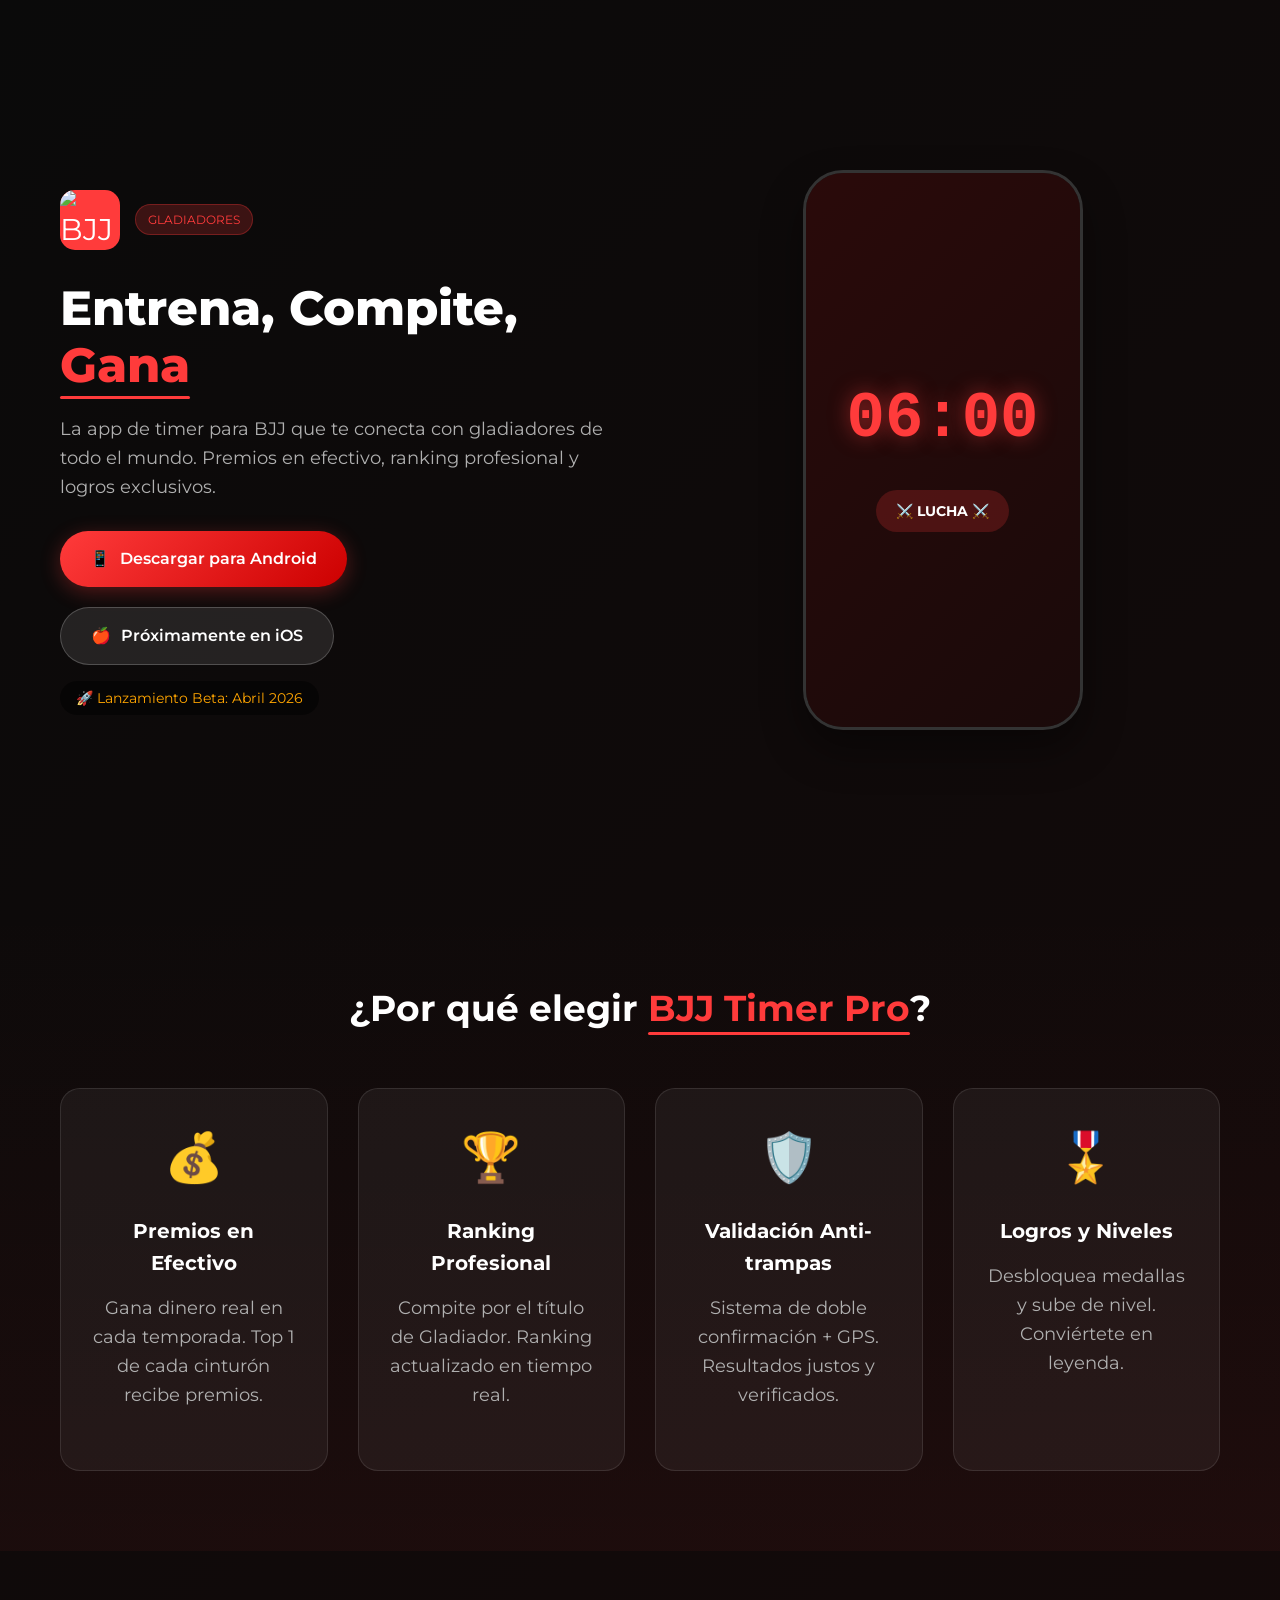
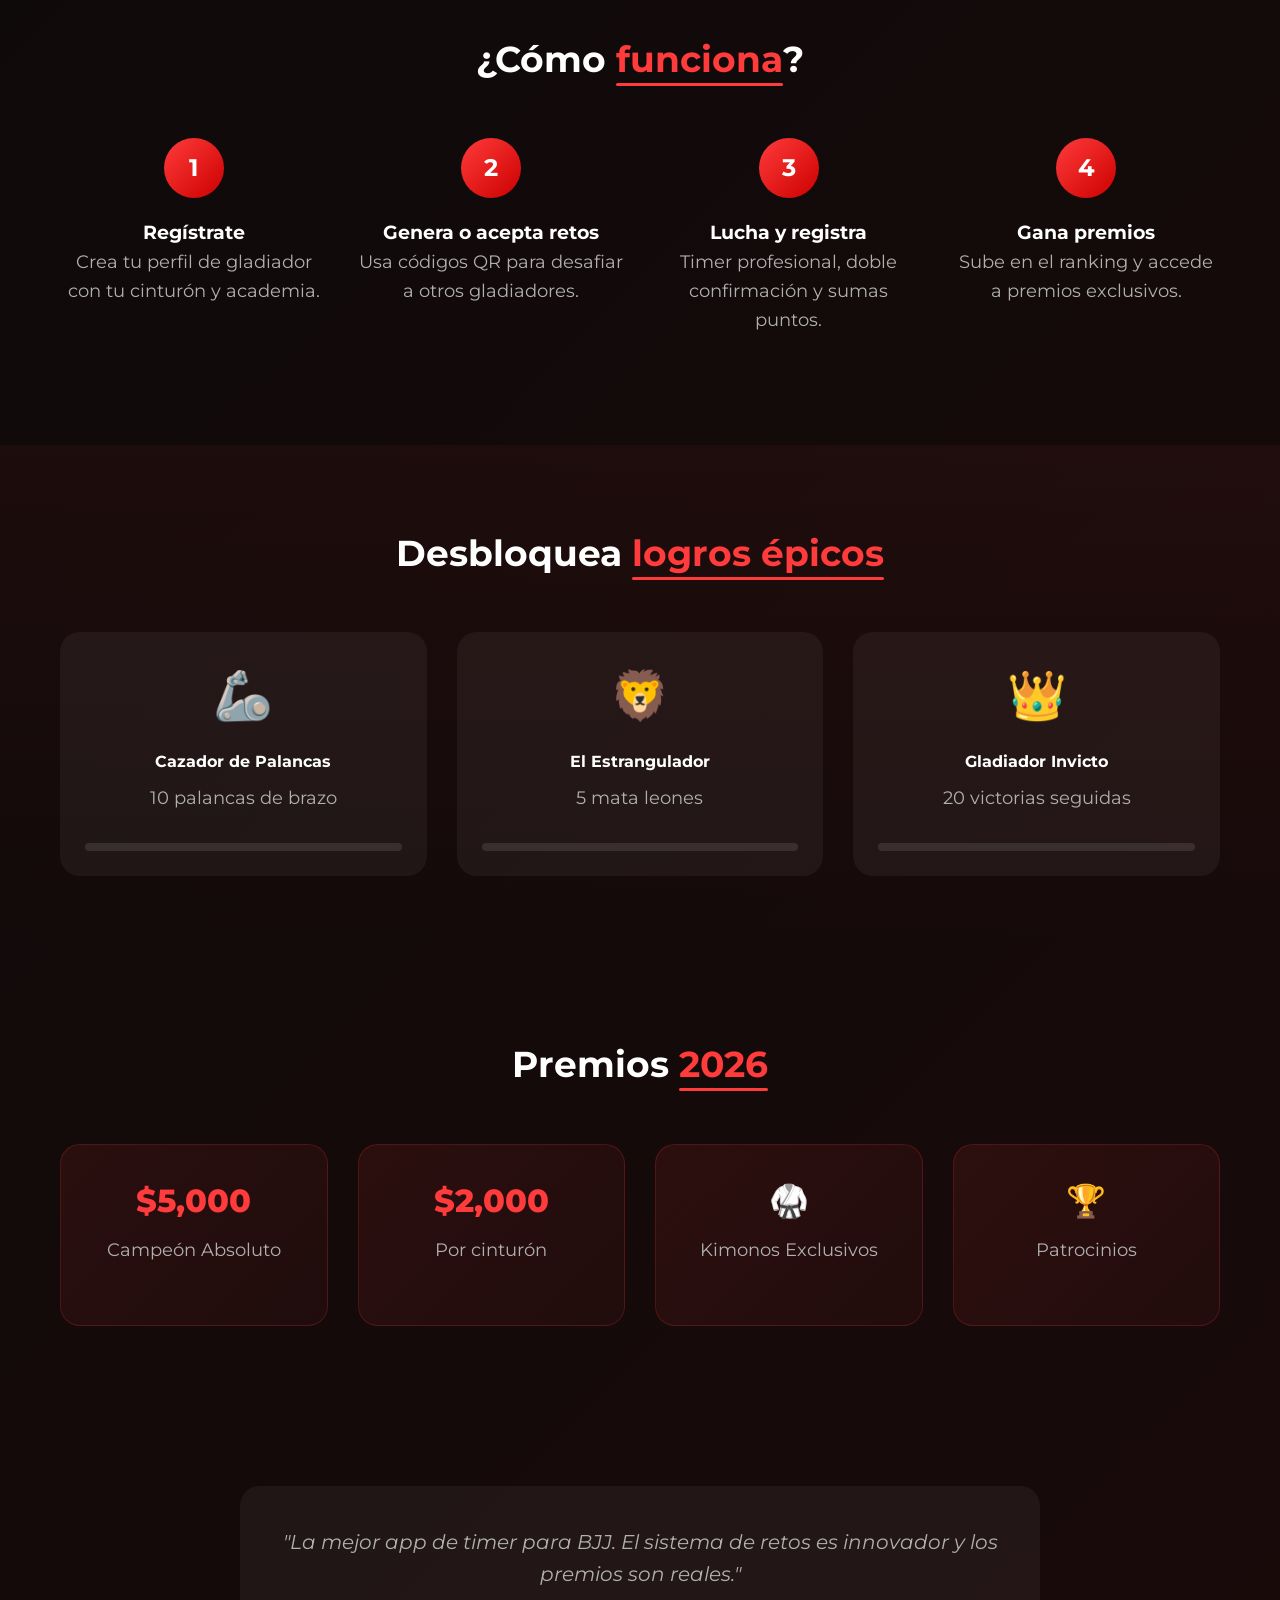
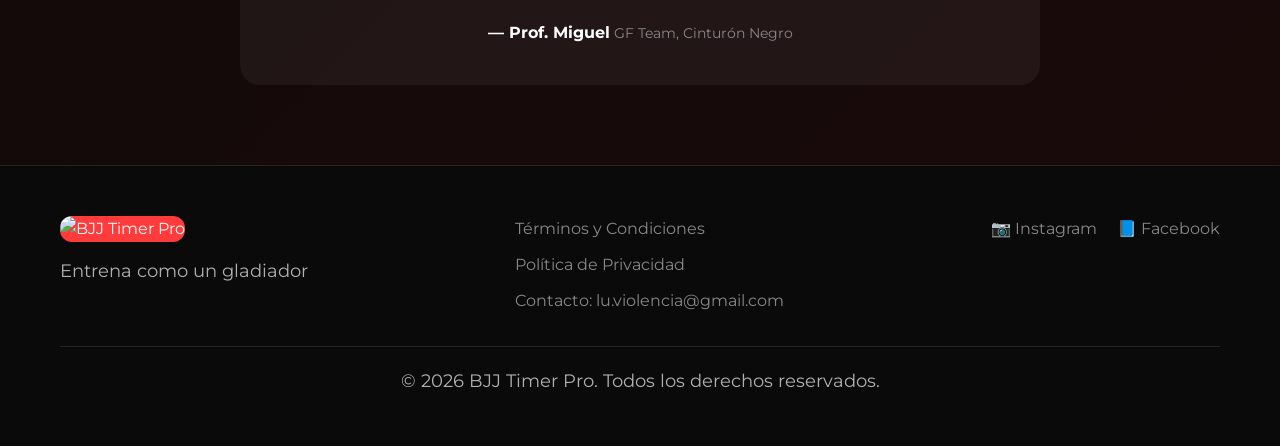
==== index.html @ b15e6ac1 "Add files via upload" ====
<!DOCTYPE html>
<html lang="es">
<head>
    <meta charset="UTF-8">
    <meta name="viewport" content="width=device-width, initial-scale=1.0">
    <title>BJJ Timer Pro - Gladiadores</title>
    <link rel="stylesheet" href="styles.css">
    <link href="https://fonts.googleapis.com/css2?family=Montserrat:wght@400;600;700;800&display=swap" rel="stylesheet">
</head>
<body>
    <!-- HERO SECTION -->
    <section class="hero">
        <div class="container">
            <div class="hero-content">
                <div class="logo-container">
                    <img src="assets/logo.png" alt="BJJ Timer Pro" class="logo">
                    <span class="badge">GLADIADORES</span>
                </div>
                <h1>Entrena, Compite, <span class="highlight">Gana</span></h1>
                <p>La app de timer para BJJ que te conecta con gladiadores de todo el mundo. Premios en efectivo, ranking profesional y logros exclusivos.</p>
                <div class="cta-buttons">
                    <a href="#" class="btn btn-primary" id="btn-android">
                        <span>📱</span> Descargar para Android
                    </a>
                    <a href="#" class="btn btn-secondary" id="btn-ios">
                        <span>🍎</span> Próximamente en iOS
                    </a>
                </div>
                <div class="coming-soon">
                    <span class="pill">🚀 Lanzamiento Beta: Abril 2026</span>
                </div>
            </div>
            <div class="hero-image">
                <div class="phone-mockup">
                    <div class="phone-screen">
                        <div class="timer-display">06:00</div>
                        <div class="fight-status">⚔️ LUCHA ⚔️</div>
                    </div>
                </div>
            </div>
        </div>
    </section>

    <!-- BENEFICIOS SECTION -->
    <section class="benefits">
        <div class="container">
            <h2>¿Por qué elegir <span class="highlight">BJJ Timer Pro</span>?</h2>
            <div class="benefits-grid">
                <div class="benefit-card">
                    <div class="benefit-icon">💰</div>
                    <h3>Premios en Efectivo</h3>
                    <p>Gana dinero real en cada temporada. Top 1 de cada cinturón recibe premios.</p>
                </div>
                <div class="benefit-card">
                    <div class="benefit-icon">🏆</div>
                    <h3>Ranking Profesional</h3>
                    <p>Compite por el título de Gladiador. Ranking actualizado en tiempo real.</p>
                </div>
                <div class="benefit-card">
                    <div class="benefit-icon">🛡️</div>
                    <h3>Validación Anti-trampas</h3>
                    <p>Sistema de doble confirmación + GPS. Resultados justos y verificados.</p>
                </div>
                <div class="benefit-card">
                    <div class="benefit-icon">🎖️</div>
                    <h3>Logros y Niveles</h3>
                    <p>Desbloquea medallas y sube de nivel. Conviértete en leyenda.</p>
                </div>
            </div>
        </div>
    </section>

    <!-- CÓMO FUNCIONA -->
    <section class="how-it-works">
        <div class="container">
            <h2>¿Cómo <span class="highlight">funciona</span>?</h2>
            <div class="steps">
                <div class="step">
                    <div class="step-number">1</div>
                    <h3>Regístrate</h3>
                    <p>Crea tu perfil de gladiador con tu cinturón y academia.</p>
                </div>
                <div class="step">
                    <div class="step-number">2</div>
                    <h3>Genera o acepta retos</h3>
                    <p>Usa códigos QR para desafiar a otros gladiadores.</p>
                </div>
                <div class="step">
                    <div class="step-number">3</div>
                    <h3>Lucha y registra</h3>
                    <p>Timer profesional, doble confirmación y sumas puntos.</p>
                </div>
                <div class="step">
                    <div class="step-number">4</div>
                    <h3>Gana premios</h3>
                    <p>Sube en el ranking y accede a premios exclusivos.</p>
                </div>
            </div>
        </div>
    </section>

    <!-- LOGROS PREVIEW -->
    <section class="achievements">
        <div class="container">
            <h2>Desbloquea <span class="highlight">logros épicos</span></h2>
            <div class="achievements-grid">
                <div class="achievement-card">
                    <span class="achievement-icon">🦾</span>
                    <h4>Cazador de Palancas</h4>
                    <p>10 palancas de brazo</p>
                    <div class="progress-bar"><div class="progress" style="width: 0%"></div></div>
                </div>
                <div class="achievement-card">
                    <span class="achievement-icon">🦁</span>
                    <h4>El Estrangulador</h4>
                    <p>5 mata leones</p>
                    <div class="progress-bar"><div class="progress" style="width: 0%"></div></div>
                </div>
                <div class="achievement-card">
                    <span class="achievement-icon">👑</span>
                    <h4>Gladiador Invicto</h4>
                    <p>20 victorias seguidas</p>
                    <div class="progress-bar"><div class="progress" style="width: 0%"></div></div>
                </div>
            </div>
        </div>
    </section>

    <!-- PREMIOS SECTION -->
    <section class="prizes">
        <div class="container">
            <h2>Premios <span class="highlight">2026</span></h2>
            <div class="prizes-grid">
                <div class="prize-card">
                    <div class="prize-amount">$5,000</div>
                    <p>Campeón Absoluto</p>
                </div>
                <div class="prize-card">
                    <div class="prize-amount">$2,000</div>
                    <p>Por cinturón</p>
                </div>
                <div class="prize-card">
                    <div class="prize-amount">🥋</div>
                    <p>Kimonos Exclusivos</p>
                </div>
                <div class="prize-card">
                    <div class="prize-amount">🏆</div>
                    <p>Patrocinios</p>
                </div>
            </div>
        </div>
    </section>

    <!-- TESTIMONIAL (opcional) -->
    <section class="testimonial">
        <div class="container">
            <div class="testimonial-card">
                <p>"La mejor app de timer para BJJ. El sistema de retos es innovador y los premios son reales."</p>
                <div class="testimonial-author">
                    <strong>— Prof. Miguel</strong>
                    <span>GF Team, Cinturón Negro</span>
                </div>
            </div>
        </div>
    </section>

    <!-- FOOTER -->
    <footer>
        <div class="container">
            <div class="footer-content">
                <div class="footer-logo">
                    <img src="assets/logo.png" alt="BJJ Timer Pro" class="footer-logo-img">
                    <p>Entrena como un gladiador</p>
                </div>
                <div class="footer-links">
                    <a href="#">Términos y Condiciones</a>
                    <a href="#">Política de Privacidad</a>
                    <a href="#">Contacto: lu.violencia@gmail.com</a>
                </div>
                <div class="footer-social">
                    <a href="#">📷 Instagram</a>
                    <a href="#">📘 Facebook</a>
                </div>
            </div>
            <div class="footer-bottom">
                <p>&copy; 2026 BJJ Timer Pro. Todos los derechos reservados.</p>
            </div>
        </div>
    </footer>

    <script src="script.js"></script>
</body>
</html>
---- styles.css ----
* {
    margin: 0;
    padding: 0;
    box-sizing: border-box;
}

body {
    font-family: 'Montserrat', sans-serif;
    background: linear-gradient(135deg, #0a0a0a 0%, #1a0a0a 100%);
    color: #ffffff;
    line-height: 1.6;
}

.container {
    max-width: 1200px;
    margin: 0 auto;
    padding: 0 20px;
}

/* Hero Section */
.hero {
    min-height: 100vh;
    display: flex;
    align-items: center;
    position: relative;
    overflow: hidden;
}

.hero .container {
    display: flex;
    align-items: center;
    justify-content: space-between;
    gap: 50px;
}

.hero-content {
    flex: 1;
}

.logo-container {
    display: flex;
    align-items: center;
    gap: 15px;
    margin-bottom: 30px;
}

.logo {
    width: 60px;
    height: 60px;
    background: #ff3b3b;
    border-radius: 15px;
    display: flex;
    align-items: center;
    justify-content: center;
    font-size: 30px;
}

.badge {
    background: rgba(255, 59, 59, 0.2);
    padding: 5px 12px;
    border-radius: 20px;
    font-size: 12px;
    color: #ff3b3b;
    border: 1px solid rgba(255, 59, 59, 0.3);
}

h1 {
    font-size: 48px;
    font-weight: 800;
    margin-bottom: 20px;
    line-height: 1.2;
}

.highlight {
    color: #ff3b3b;
    position: relative;
}

.highlight::after {
    content: '';
    position: absolute;
    bottom: -5px;
    left: 0;
    width: 100%;
    height: 3px;
    background: #ff3b3b;
    border-radius: 2px;
}

p {
    color: #b0b0b0;
    margin-bottom: 30px;
    font-size: 18px;
}

.cta-buttons {
    display: flex;
    gap: 20px;
    margin-bottom: 20px;
    flex-wrap: wrap;
}

.btn {
    padding: 15px 30px;
    border-radius: 50px;
    text-decoration: none;
    font-weight: 600;
    transition: all 0.3s ease;
    display: inline-flex;
    align-items: center;
    gap: 10px;
}

.btn-primary {
    background: linear-gradient(135deg, #ff3b3b, #cc0000);
    color: white;
    box-shadow: 0 5px 20px rgba(255, 59, 59, 0.3);
}

.btn-primary:hover {
    transform: translateY(-2px);
    box-shadow: 0 8px 25px rgba(255, 59, 59, 0.4);
}

.btn-secondary {
    background: rgba(255, 255, 255, 0.1);
    color: white;
    border: 1px solid rgba(255, 255, 255, 0.2);
}

.btn-secondary:hover {
    background: rgba(255, 255, 255, 0.2);
}

.coming-soon {
    margin-top: 20px;
}

.pill {
    background: rgba(0, 0, 0, 0.5);
    padding: 8px 16px;
    border-radius: 50px;
    font-size: 14px;
    color: #ffa500;
}

.hero-image {
    flex: 1;
    display: flex;
    justify-content: center;
}

.phone-mockup {
    width: 280px;
    height: 560px;
    background: #1a1a1a;
    border-radius: 40px;
    border: 3px solid #333;
    overflow: hidden;
    box-shadow: 0 20px 40px rgba(0, 0, 0, 0.4);
}

.phone-screen {
    background: linear-gradient(135deg, #2a0a0a, #1a0a0a);
    height: 100%;
    display: flex;
    flex-direction: column;
    align-items: center;
    justify-content: center;
}

.timer-display {
    font-size: 64px;
    font-weight: 800;
    color: #ff3b3b;
    font-family: monospace;
    text-shadow: 0 0 20px rgba(255, 59, 59, 0.5);
}

.fight-status {
    margin-top: 20px;
    padding: 10px 20px;
    background: rgba(255, 59, 59, 0.2);
    border-radius: 30px;
    font-size: 14px;
    font-weight: bold;
}

/* Benefits Section */
.benefits {
    padding: 80px 0;
    background: linear-gradient(180deg, transparent, rgba(255, 59, 59, 0.05));
}

.benefits h2 {
    text-align: center;
    font-size: 36px;
    margin-bottom: 50px;
}

.benefits-grid {
    display: grid;
    grid-template-columns: repeat(auto-fit, minmax(250px, 1fr));
    gap: 30px;
}

.benefit-card {
    background: rgba(255, 255, 255, 0.05);
    padding: 30px;
    border-radius: 20px;
    text-align: center;
    transition: transform 0.3s ease;
    border: 1px solid rgba(255, 255, 255, 0.1);
}

.benefit-card:hover {
    transform: translateY(-5px);
    border-color: rgba(255, 59, 59, 0.3);
}

.benefit-icon {
    font-size: 48px;
    margin-bottom: 20px;
}

.benefit-card h3 {
    margin-bottom: 15px;
    font-size: 20px;
}

/* How it works */
.how-it-works {
    padding: 80px 0;
}

.how-it-works h2 {
    text-align: center;
    font-size: 36px;
    margin-bottom: 50px;
}

.steps {
    display: grid;
    grid-template-columns: repeat(auto-fit, minmax(200px, 1fr));
    gap: 30px;
}

.step {
    text-align: center;
}

.step-number {
    width: 60px;
    height: 60px;
    background: linear-gradient(135deg, #ff3b3b, #cc0000);
    border-radius: 50%;
    display: flex;
    align-items: center;
    justify-content: center;
    font-size: 24px;
    font-weight: bold;
    margin: 0 auto 20px;
}

/* Achievements */
.achievements {
    padding: 80px 0;
    background: linear-gradient(180deg, rgba(255, 59, 59, 0.05), transparent);
}

.achievements h2 {
    text-align: center;
    font-size: 36px;
    margin-bottom: 50px;
}

.achievements-grid {
    display: grid;
    grid-template-columns: repeat(auto-fit, minmax(280px, 1fr));
    gap: 30px;
}

.achievement-card {
    background: rgba(255, 255, 255, 0.05);
    padding: 25px;
    border-radius: 20px;
    text-align: center;
}

.achievement-icon {
    font-size: 48px;
    margin-bottom: 15px;
    display: block;
}

.achievement-card h4 {
    margin-bottom: 10px;
}

.progress-bar {
    background: rgba(255, 255, 255, 0.1);
    border-radius: 10px;
    height: 8px;
    margin-top: 15px;
    overflow: hidden;
}

.progress {
    background: linear-gradient(90deg, #ff3b3b, #ff8c00);
    height: 100%;
    border-radius: 10px;
    transition: width 0.5s ease;
}

/* Prizes */
.prizes {
    padding: 80px 0;
}

.prizes h2 {
    text-align: center;
    font-size: 36px;
    margin-bottom: 50px;
}

.prizes-grid {
    display: grid;
    grid-template-columns: repeat(auto-fit, minmax(200px, 1fr));
    gap: 30px;
}

.prize-card {
    background: linear-gradient(135deg, rgba(255, 59, 59, 0.1), rgba(255, 59, 59, 0.05));
    padding: 30px;
    border-radius: 20px;
    text-align: center;
    border: 1px solid rgba(255, 59, 59, 0.2);
}

.prize-amount {
    font-size: 32px;
    font-weight: 800;
    color: #ff3b3b;
    margin-bottom: 10px;
}

/* Testimonial */
.testimonial {
    padding: 80px 0;
}

.testimonial-card {
    background: rgba(255, 255, 255, 0.05);
    padding: 40px;
    border-radius: 20px;
    text-align: center;
    max-width: 800px;
    margin: 0 auto;
}

.testimonial-card p {
    font-size: 20px;
    font-style: italic;
}

.testimonial-author {
    margin-top: 20px;
}

.testimonial-author span {
    font-size: 14px;
    color: #888;
}

/* Footer */
footer {
    background: #0a0a0a;
    padding: 50px 0 20px;
    border-top: 1px solid rgba(255, 255, 255, 0.1);
}

.footer-content {
    display: flex;
    justify-content: space-between;
    flex-wrap: wrap;
    gap: 30px;
    margin-bottom: 30px;
}

.footer-logo-img {
    width: 50px;
    height: 50px;
    background: #ff3b3b;
    border-radius: 12px;
    margin-bottom: 15px;
}

.footer-links {
    display: flex;
    flex-direction: column;
    gap: 10px;
}

.footer-links a, .footer-social a {
    color: #888;
    text-decoration: none;
    transition: color 0.3s ease;
}

.footer-links a:hover, .footer-social a:hover {
    color: #ff3b3b;
}

.footer-social {
    display: flex;
    gap: 20px;
}

.footer-bottom {
    text-align: center;
    padding-top: 20px;
    border-top: 1px solid rgba(255, 255, 255, 0.1);
    font-size: 12px;
    color: #666;
}

/* Responsive */
@media (max-width: 768px) {
    h1 {
        font-size: 32px;
    }
    
    .hero .container {
        flex-direction: column;
        text-align: center;
    }
    
    .cta-buttons {
        justify-content: center;
    }
    
    .logo-container {
        justify-content: center;
    }
    
    .footer-content {
        flex-direction: column;
        text-align: center;
    }
    
    .footer-social {
        justify-content: center;
    }
}
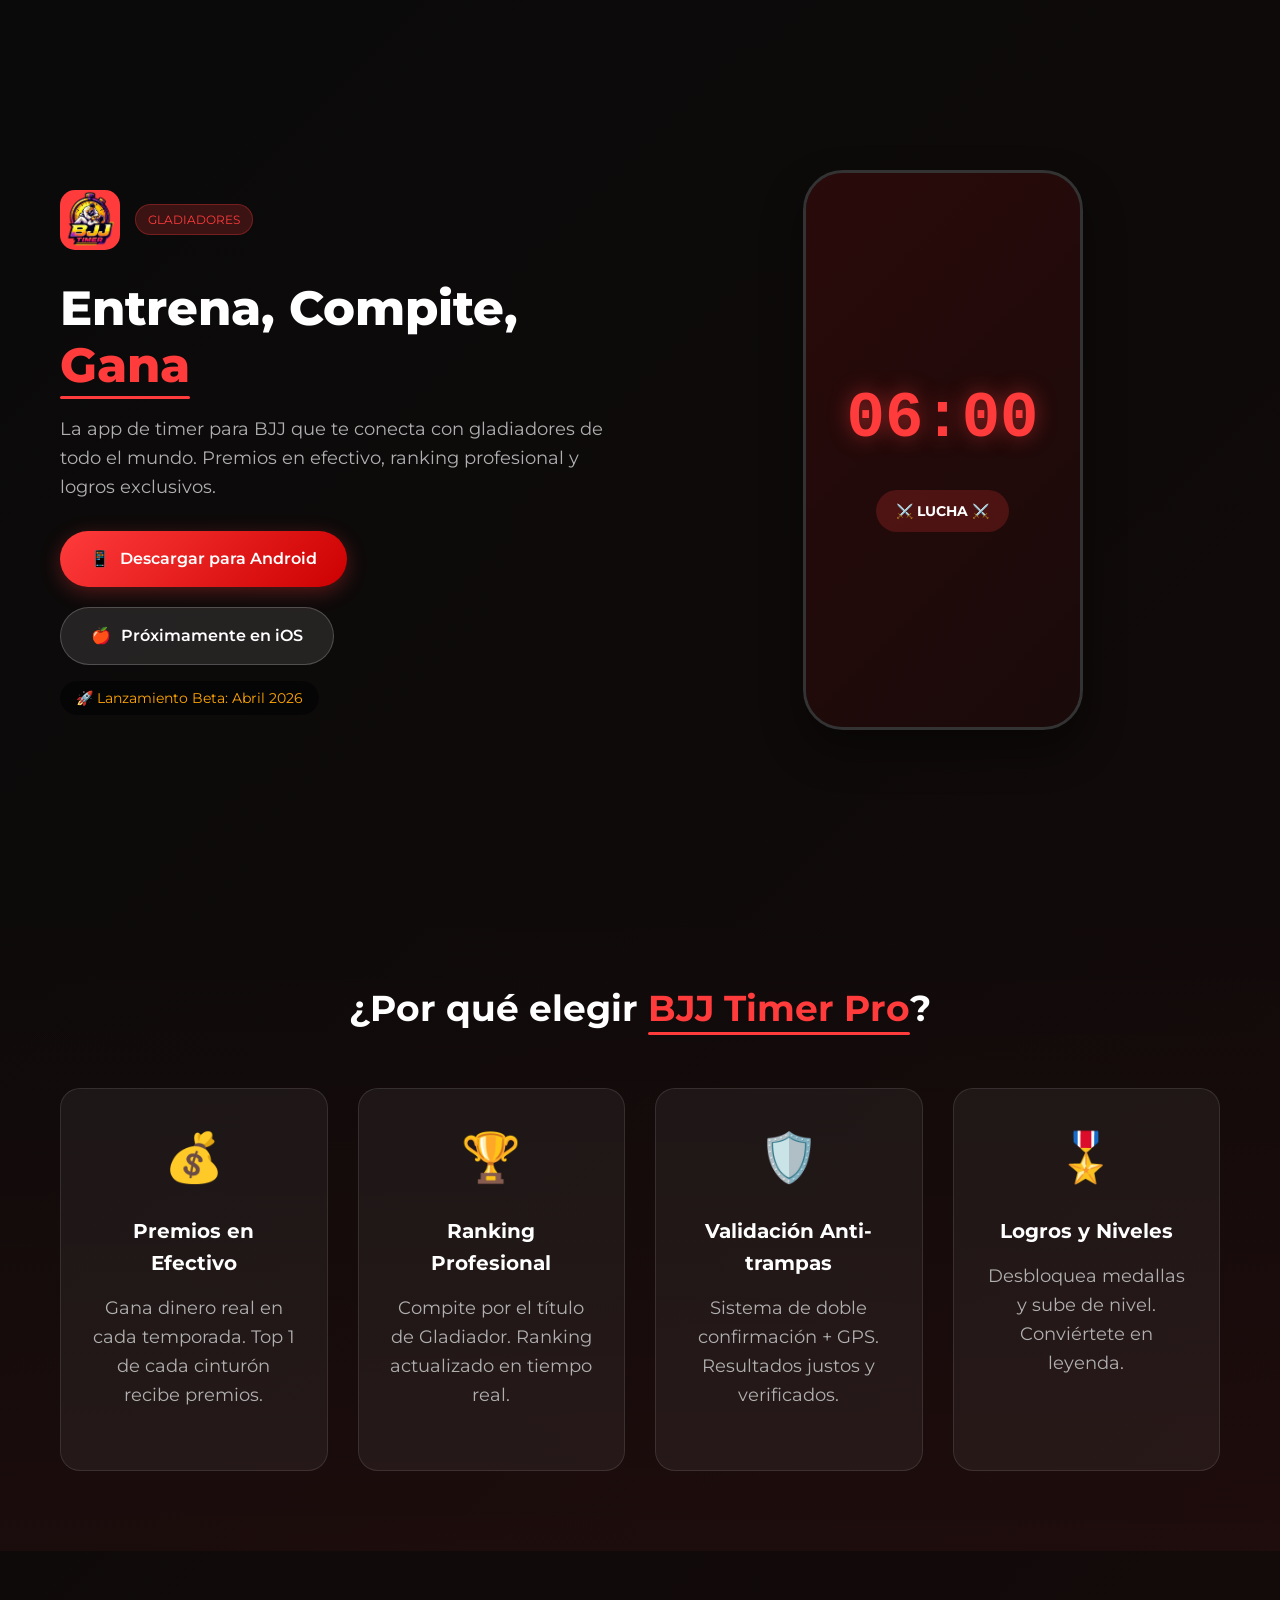
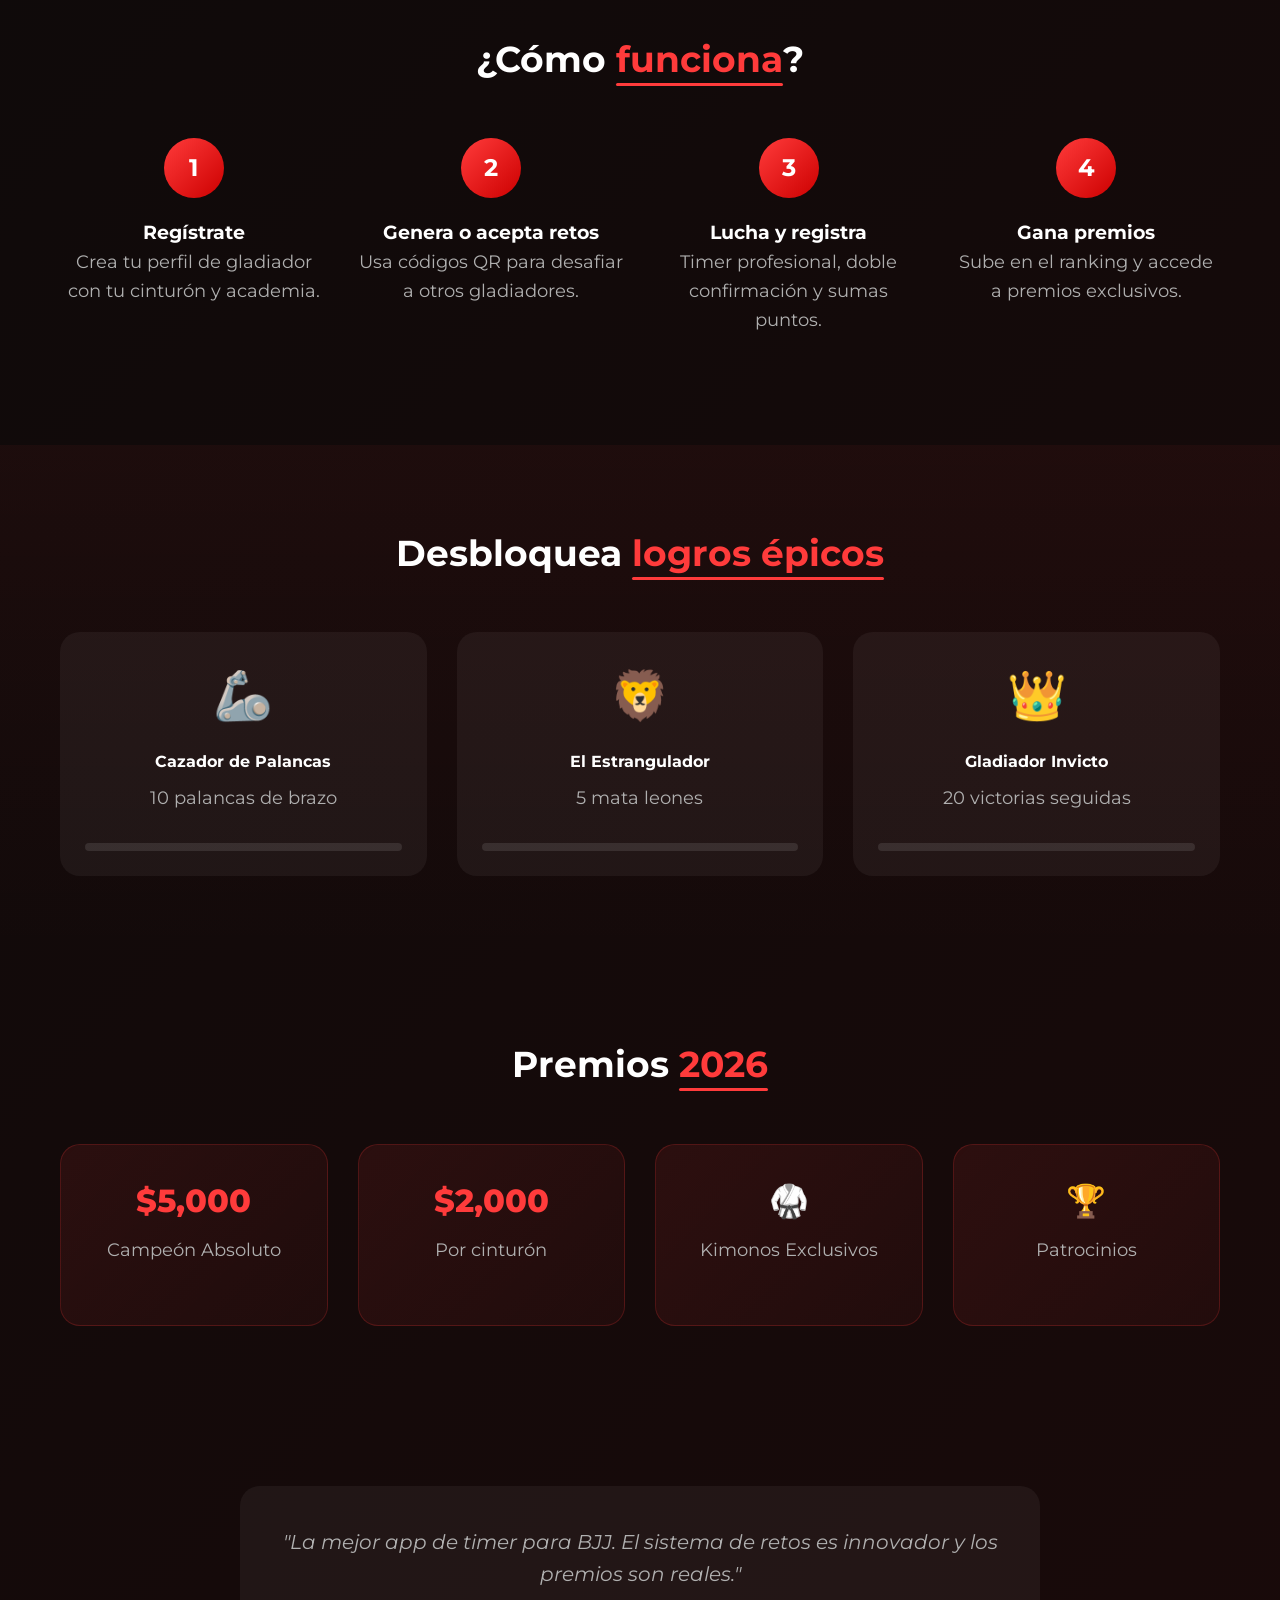
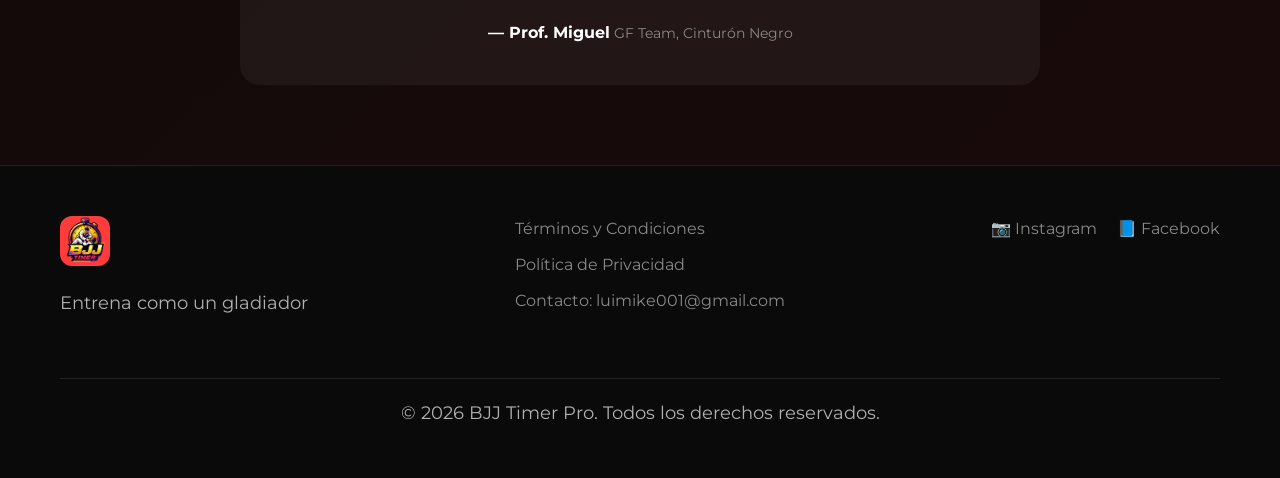
==== commit ba2a2b19: "index.html" ====
--- a/index.html
+++ b/index.html
@@ -151,7 +151,7 @@
         </div>
     </section>
 
-    <!-- TESTIMONIAL (opcional) -->
+    <!-- TESTIMONIAL -->
     <section class="testimonial">
         <div class="container">
             <div class="testimonial-card">
@@ -173,9 +173,9 @@
                     <p>Entrena como un gladiador</p>
                 </div>
                 <div class="footer-links">
-                    <a href="#">Términos y Condiciones</a>
-                    <a href="#">Política de Privacidad</a>
-                    <a href="#">Contacto: lu.violencia@gmail.com</a>
+                    <a href="terms.html">Términos y Condiciones</a>
+                    <a href="privacy.html">Política de Privacidad</a>
+                    <a href="mailto:luimike001@gmail.com">Contacto: luimike001@gmail.com</a>
                 </div>
                 <div class="footer-social">
                     <a href="#">📷 Instagram</a>
@@ -190,4 +190,4 @@
 
     <script src="script.js"></script>
 </body>
-</html>+</html>
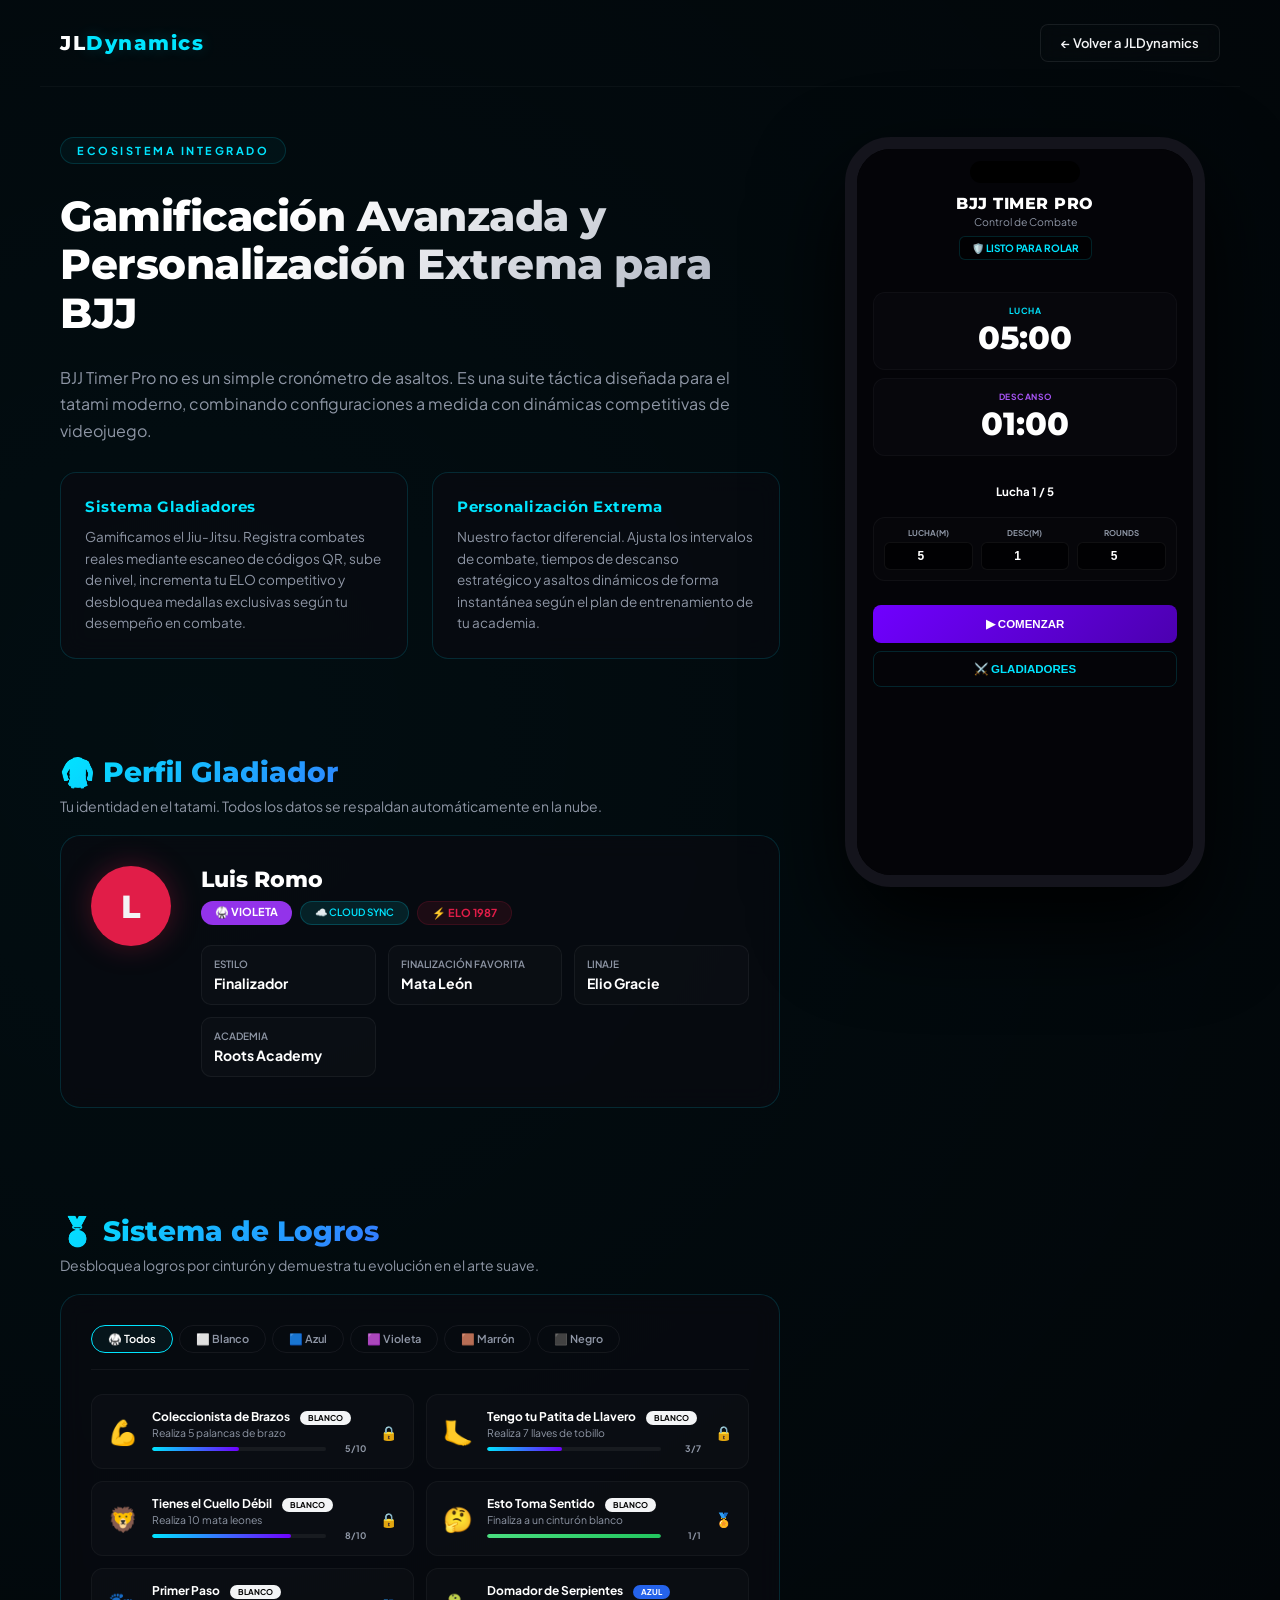
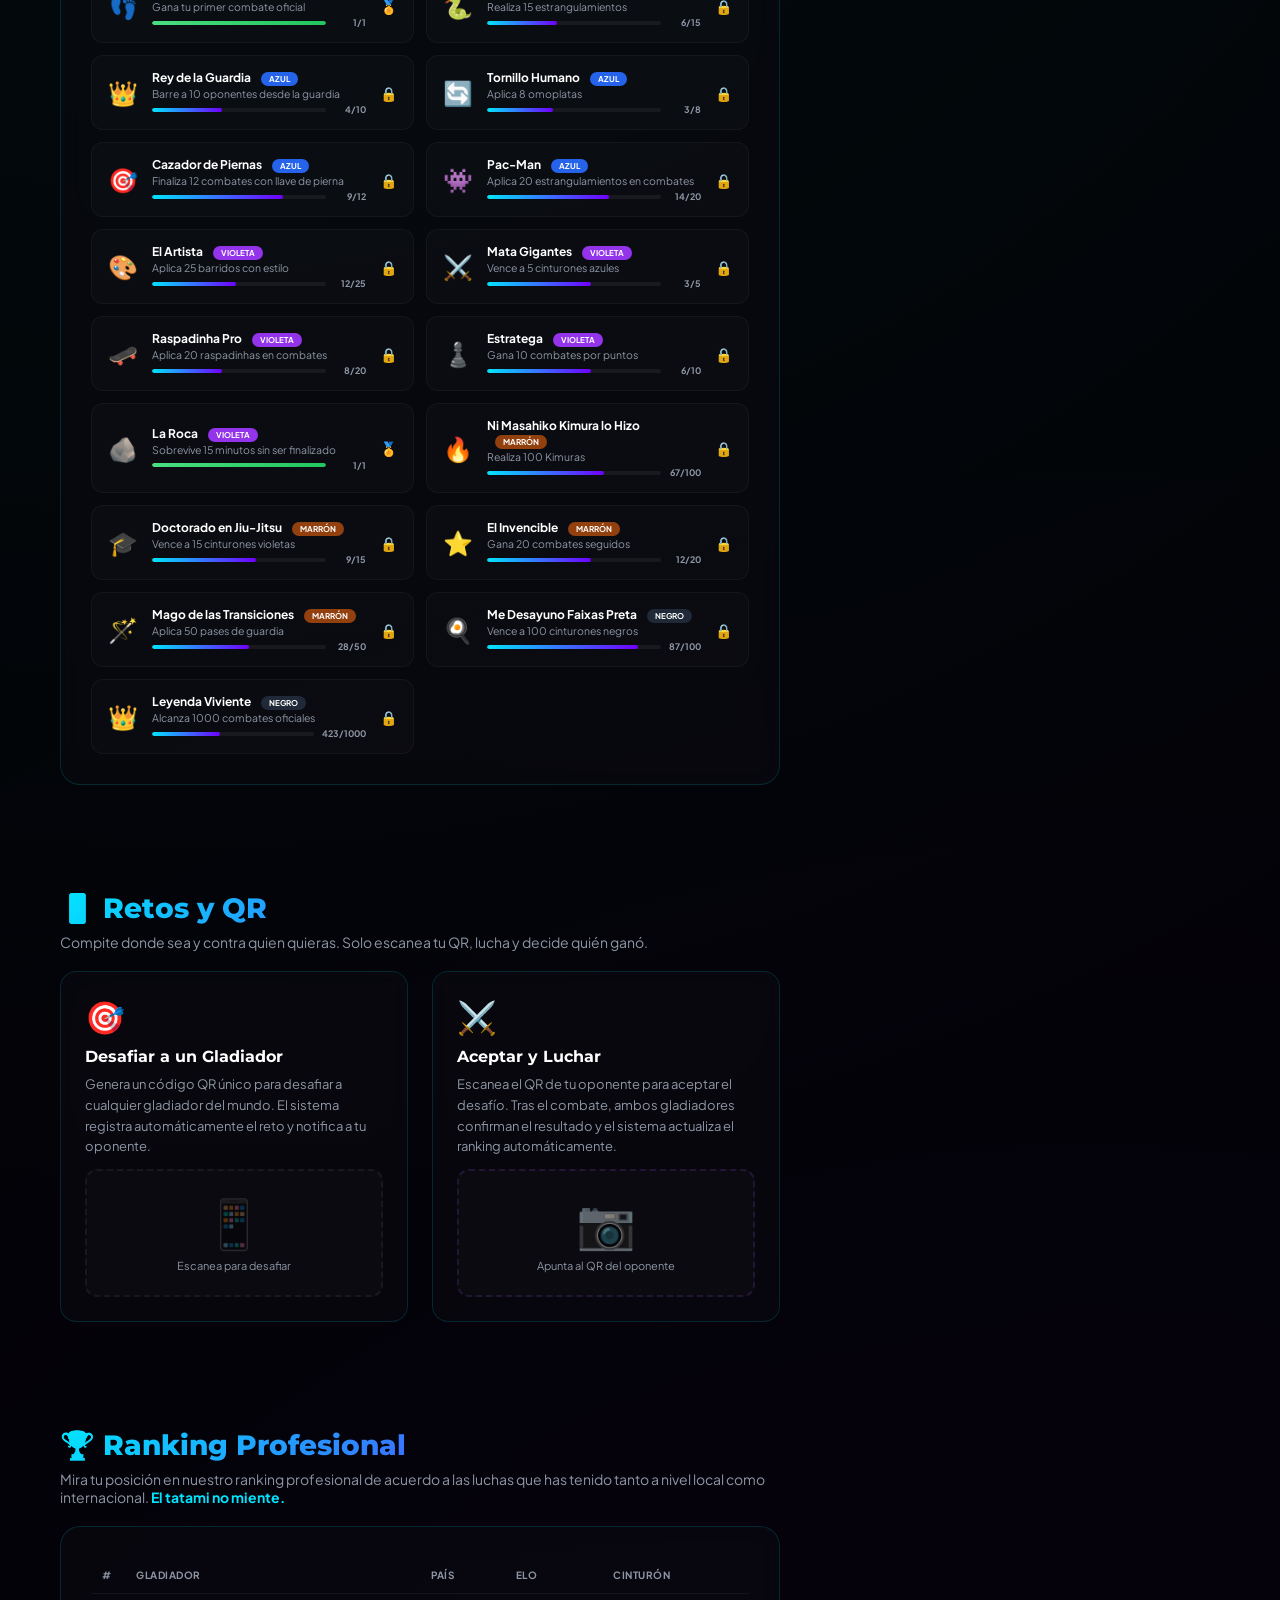
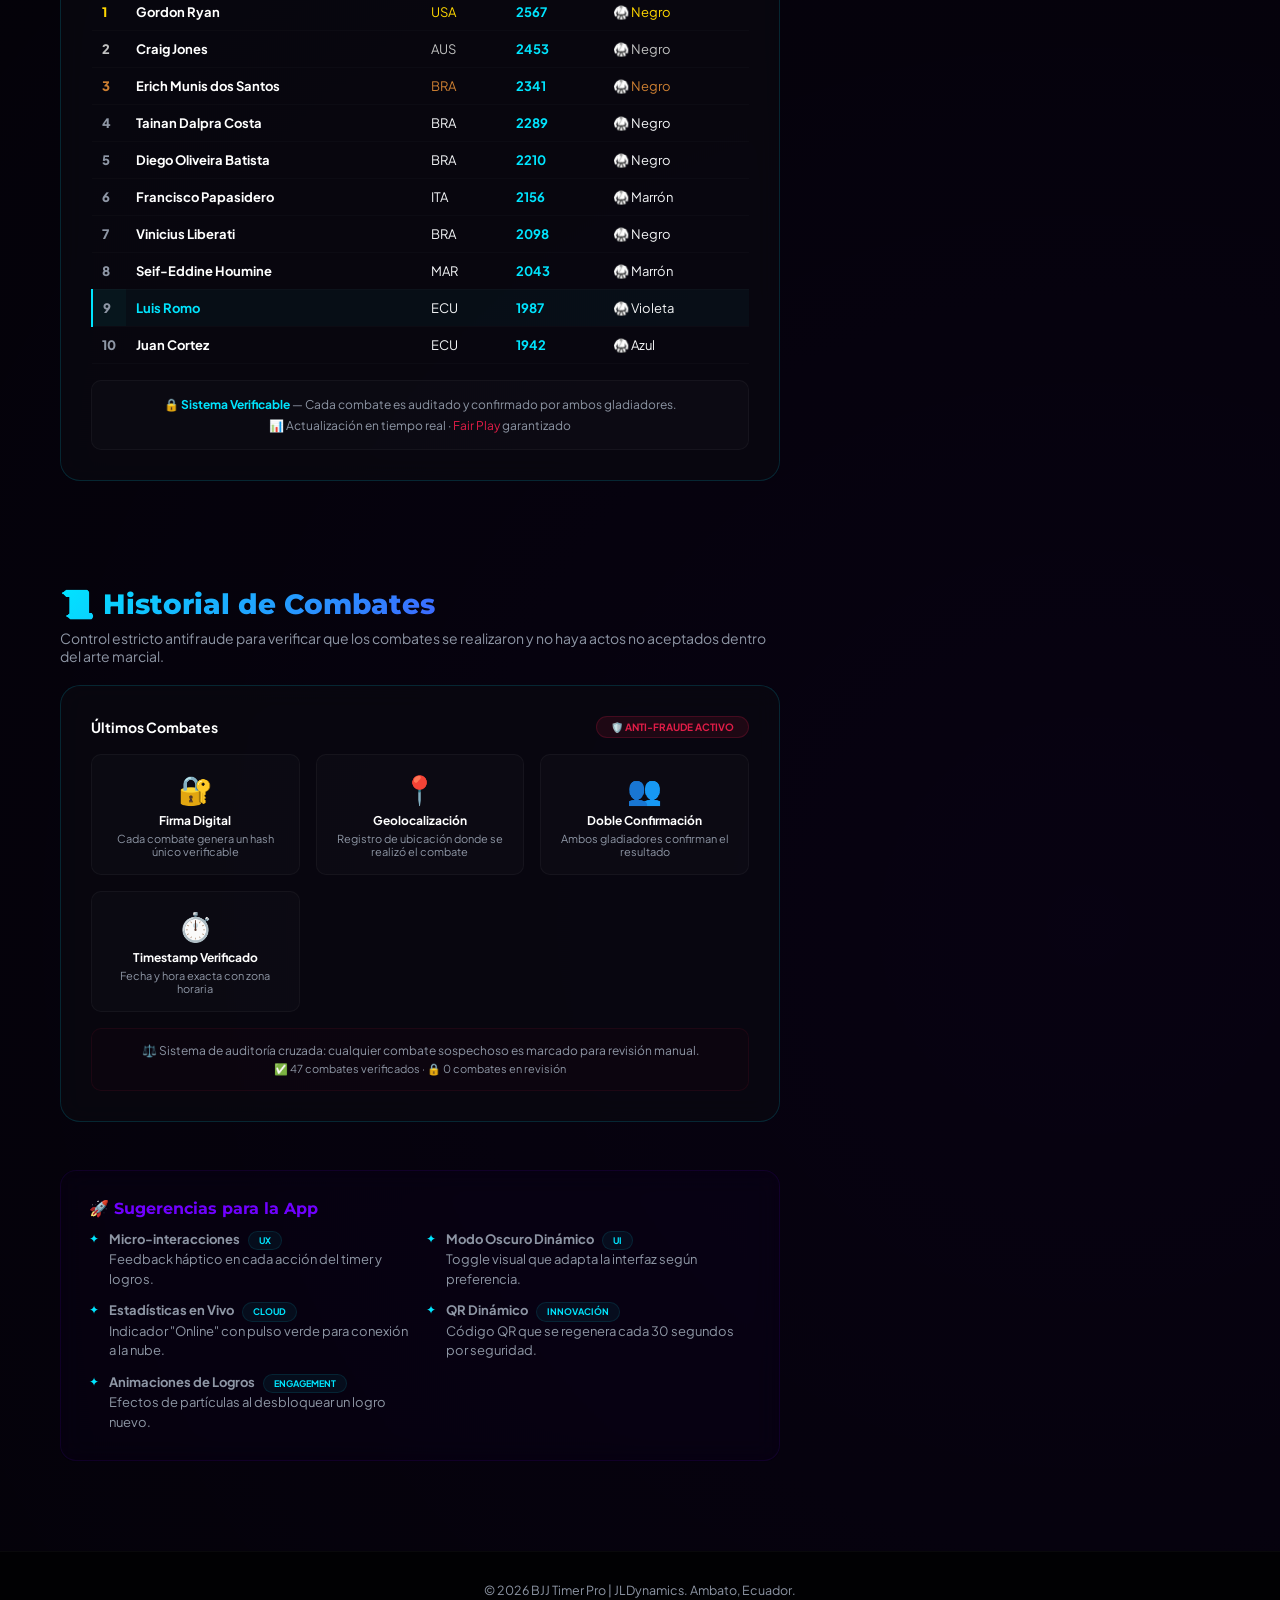
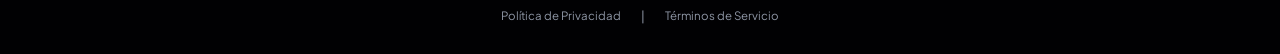
==== commit 0f1987ff: "Update index.html new for Corporate" ====
--- a/index.html
+++ b/index.html
@@ -3,191 +3,1496 @@
 <head>
     <meta charset="UTF-8">
     <meta name="viewport" content="width=device-width, initial-scale=1.0">
-    <title>BJJ Timer Pro - Gladiadores</title>
-    <link rel="stylesheet" href="styles.css">
-    <link href="https://fonts.googleapis.com/css2?family=Montserrat:wght@400;600;700;800&display=swap" rel="stylesheet">
+    <title>BJJ Timer Pro - JLDynamics</title>
+    <link rel="preconnect" href="https://fonts.googleapis.com">
+    <link rel="preconnect" href="https://fonts.gstatic.com" crossorigin>
+    <link href="https://fonts.googleapis.com/css2?family=Plus+Jakarta+Sans:wght@400;500;600;700;800&family=Montserrat:wght@700;800&display=swap" rel="stylesheet">
+    <style>
+        :root {
+            --bg-main: #020205;
+            --bg-card: rgba(10, 10, 18, 0.6);
+            --border-cyber: rgba(0, 229, 255, 0.15);
+            --primary: #00E5FF;
+            --secondary: #7000FF;
+            --text-main: #F3F4F6;
+            --text-muted: #8E96A5;
+            --red-gladiador: #E11D48;
+            --glow: 0 0 15px rgba(0, 229, 255, 0.2);
+            
+            /* Colores de cinturones */
+            --belt-blanco: #F3F4F6;
+            --belt-azul: #2563EB;
+            --belt-violeta: #9333EA;
+            --belt-marron: #92400E;
+            --belt-negro: #1F2937;
+        }
+
+        * { margin: 0; padding: 0; box-sizing: border-box; }
+        
+        body {
+            font-family: 'Plus Jakarta Sans', sans-serif;
+            background-color: var(--bg-main);
+            background-image: 
+                radial-gradient(circle at 15% 15%, rgba(0, 229, 255, 0.05) 0%, transparent 50%),
+                radial-gradient(circle at 85% 85%, rgba(112, 0, 255, 0.05) 0%, transparent 50%);
+            color: var(--text-main);
+            min-height: 100vh;
+            overflow-x: hidden;
+        }
+
+        @keyframes zumbidoFuerte {
+            0% { transform: translate(0, 0) scale(1); }
+            20% { transform: translate(-1px, 1px) scale(0.999); box-shadow: 0 0 20px rgba(0,229,255,0.4); }
+            40% { transform: translate(-1px, -1px) scale(1); }
+            60% { transform: translate(1px, 1px) scale(0.999); }
+            80% { transform: translate(1px, -1px) scale(1); }
+            100% { transform: translate(0, 0) scale(1); }
+        }
+        .vibrar-interfaz {
+            animation: zumbidoFuerte 0.15s cubic-bezier(.36,.07,.19,.97) both;
+        }
+
+        @keyframes fadeInScale {
+            0% { opacity: 0; transform: scale(0.8) translateY(20px); }
+            100% { opacity: 1; transform: scale(1) translateY(0); }
+        }
+
+        @keyframes confettiFloat {
+            0%, 100% { transform: translateY(0) rotate(0deg); }
+            50% { transform: translateY(-10px) rotate(15deg); }
+        }
+
+        /* HEADER */
+        .corp-header {
+            max-width: 1200px; width: 100%; margin: 0 auto; padding: 24px 20px;
+            display: flex; justify-content: space-between; align-items: center;
+            border-bottom: 1px solid rgba(255, 255, 255, 0.03);
+        }
+        .corp-brand { font-family: 'Montserrat', sans-serif; font-weight: 800; font-size: 20px; color: #FFF; letter-spacing: 1.5px; }
+        .corp-brand span { color: var(--primary); text-shadow: var(--glow); }
+        .btn-back {
+            padding: 10px 20px; border-radius: 8px; border: 1px solid rgba(255, 255, 255, 0.08);
+            background: rgba(255, 255, 255, 0.01); color: var(--text-main); font-size: 13px;
+            font-weight: 600; text-decoration: none; transition: all 0.3s cubic-bezier(0.4, 0, 0.2, 1);
+            backdrop-filter: blur(8px);
+        }
+        .btn-back:hover { background: #FFF; color: #000; box-shadow: 0 4px 20px rgba(255,255,255,0.15); transform: translateY(-1px); }
+
+        /* LANDING CONTAINER */
+        .landing-container {
+            max-width: 1200px; margin: 0 auto; padding: 50px 20px;
+            display: grid; grid-template-columns: 1fr 390px; gap: 50px; align-items: flex-start;
+        }
+
+        @media(max-width: 950px) {
+            .landing-container { 
+                display: flex;
+                flex-direction: column; 
+                gap: 45px;
+                padding: 24px 16px;
+            }
+            .phone-wrapper { 
+                order: -1;
+                position: relative !important; 
+                top: 0 !important; 
+                width: 100%;
+            }
+        }
+
+        /* HERO INFO */
+        .hero-info { display: flex; flex-direction: column; gap: 28px; }
+        .brand-badge {
+            display: inline-block; align-self: flex-start; padding: 6px 16px;
+            background: rgba(0, 229, 255, 0.04); border: 1px solid rgba(0, 229, 255, 0.15);
+            border-radius: 30px; font-size: 11px; font-weight: 700; text-transform: uppercase; letter-spacing: 2.5px; color: var(--primary);
+        }
+        h1 {
+            font-family: 'Montserrat', sans-serif; font-weight: 800; font-size: 42px; line-height: 1.15; letter-spacing: -0.5px;
+            background: linear-gradient(135deg, #FFF 30%, #A2A9B8 100%); -webkit-background-clip: text; -webkit-text-fill-color: transparent;
+        }
+        .tagline { font-size: 16px; color: var(--text-muted); line-height: 1.65; font-weight: 400; }
+        
+        .features-grid { display: grid; grid-template-columns: repeat(auto-fit, minmax(260px, 1fr)); gap: 24px; }
+        .feat-item { background: var(--bg-card); border: 1px solid var(--border-cyber); padding: 24px; border-radius: 16px; backdrop-filter: blur(12px); }
+        .feat-item h3 { font-family: 'Montserrat', sans-serif; font-size: 15px; color: var(--primary); margin-bottom: 10px; letter-spacing: 0.5px; }
+        .feat-item p { font-size: 13.5px; color: var(--text-muted); line-height: 1.6; }
+
+        /* PHONE WRAPPER */
+        .phone-wrapper { display: flex; justify-content: center; position: sticky; top: 30px; }
+        .smartphone-container {
+            width: 360px; height: 750px; background: #000; border: 12px solid #14141C; border-radius: 46px;
+            box-shadow: 0 40px 90px rgba(0,0,0,0.95); position: relative; display: flex; flex-direction: column; overflow: hidden;
+        }
+        .smartphone-container::before {
+            content: ''; position: absolute; top: 12px; left: 50%; transform: translateX(-50%); width: 110px; height: 22px; background: #000; border-radius: 20px; z-index: 1000;
+        }
+
+        .app-main-viewport {
+            flex: 1; display: flex; flex-direction: column; background: #040408; width: 100%; height: 100%; 
+            overflow-y: auto; overflow-x: hidden; scroll-behavior: smooth; padding: 45px 16px 20px 16px;
+        }
+        .app-main-viewport::-webkit-scrollbar { width: 0px; }
+
+        .app-header { text-align: center; margin-bottom: 12px; }
+        .app-title { font-family: 'Montserrat', sans-serif; font-size: 16px; font-weight: 800; color: #FFF; letter-spacing: 0.5px; }
+        .app-subtitle { font-size: 10.5px; color: var(--text-muted); margin-top: 2px; }
+        #timer-status-badge { display: inline-block; padding: 5px 12px; border-radius: 6px; border: 1px solid rgba(0, 229, 255, 0.15); background: rgba(0,0,0,0.6); color: var(--primary); font-size: 10px; font-weight: 700; text-transform: uppercase; margin: 8px 0; transition: all 0.3s ease; }
+        
+        .timer-cards-stack { display: flex; flex-direction: column; gap: 8px; width: 100%; margin-bottom: 10px; }
+        .time-card { background: rgba(8, 8, 14, 0.9); padding: 12px; border-radius: 12px; border: 1px solid rgba(255,255,255,0.03); text-align: center; transition: background 0.3s; }
+        .card-label { font-size: 8.5px; font-weight: 700; text-transform: uppercase; letter-spacing: 0.5px; margin-bottom: 2px; }
+        #card-lucha-env .card-label { color: var(--primary); }
+        #card-descanso-env .card-label { color: #A855F7; }
+        .time-display { font-family: 'Montserrat', sans-serif; font-size: 32px; font-weight: 800; color: #FFF; }
+        #display-rounds { text-align: center; font-size: 11.5px; font-weight: 700; color: #FFF; margin: 6px 0; }
+
+        .config-panel { background: rgba(255,255,255,0.01); border: 1px solid rgba(255,255,255,0.04); border-radius: 12px; padding: 10px; margin-bottom: 12px; }
+        .config-grid { display: grid; grid-template-columns: repeat(3, 1fr); gap: 8px; }
+        .input-group { display: flex; flex-direction: column; gap: 4px; }
+        .input-group label { font-size: 8px; font-weight: 700; text-transform: uppercase; color: var(--text-muted); text-align: center; }
+        .input-cyber { background: #010103; border: 1px solid rgba(255,255,255,0.06); border-radius: 6px; padding: 6px 4px; color: #FFF; font-size: 12px; font-weight: 700; text-align: center; width: 100%; }
+
+        .app-actions { display: flex; flex-direction: column; gap: 8px; width: 100%; }
+        .btn-cyber-primary { 
+            width: 100%; padding: 12px; border-radius: 8px; border: none; 
+            background: linear-gradient(135deg, var(--secondary), #4C00B0); 
+            color: #FFF; font-size: 11.5px; font-weight: 800; text-transform: uppercase; 
+            cursor: pointer; transition: transform 0.1s, opacity 0.3s; 
+        }
+        .btn-cyber-primary:active { transform: scale(0.98); }
+        .btn-cyber-secondary { 
+            width: 100%; padding: 10px; border-radius: 8px; 
+            border: 1px solid rgba(0, 229, 255, 0.15); background: transparent; 
+            color: var(--primary); font-size: 11.5px; font-weight: 700; text-transform: uppercase; 
+            cursor: pointer; transition: all 0.2s; 
+        }
+        .btn-cyber-secondary:hover { background: rgba(0,229,255,0.03); border-color: var(--primary); }
+
+        /* ============================================
+           SECCIONES GLADIADORES EN LANDING
+           ============================================ */
+        .gladiadores-landing {
+            margin-top: 60px;
+            padding-top: 40px;
+            border-top: 1px solid rgba(255, 255, 255, 0.05);
+            display: flex;
+            flex-direction: column;
+            gap: 50px;
+        }
+
+        .gladiador-section-title {
+            font-family: 'Montserrat', sans-serif;
+            font-size: 28px;
+            font-weight: 800;
+            background: linear-gradient(135deg, var(--primary), var(--secondary));
+            -webkit-background-clip: text;
+            -webkit-text-fill-color: transparent;
+            margin-bottom: 8px;
+        }
+
+        .gladiador-section-subtitle {
+            color: var(--text-muted);
+            font-size: 14px;
+            margin-bottom: 20px;
+        }
+
+        /* PERFIL GLADIADOR */
+        .perfil-gladiador-card {
+            background: var(--bg-card);
+            border: 1px solid var(--border-cyber);
+            border-radius: 20px;
+            padding: 30px;
+            backdrop-filter: blur(12px);
+            display: grid;
+            grid-template-columns: auto 1fr;
+            gap: 30px;
+            align-items: start;
+        }
+
+        .perfil-avatar {
+            width: 80px;
+            height: 80px;
+            background: var(--red-gladiador);
+            border-radius: 50%;
+            display: flex;
+            align-items: center;
+            justify-content: center;
+            font-family: 'Montserrat', sans-serif;
+            font-weight: 800;
+            font-size: 32px;
+            box-shadow: 0 0 30px rgba(225, 29, 72, 0.3);
+        }
+
+        .perfil-info {
+            display: flex;
+            flex-direction: column;
+            gap: 8px;
+        }
+
+        .perfil-nombre {
+            font-family: 'Montserrat', sans-serif;
+            font-size: 22px;
+            font-weight: 800;
+            color: #FFF;
+        }
+
+        .perfil-badges {
+            display: flex;
+            gap: 8px;
+            flex-wrap: wrap;
+        }
+
+        .perfil-badge {
+            padding: 4px 14px;
+            border-radius: 20px;
+            font-size: 11px;
+            font-weight: 700;
+            text-transform: uppercase;
+        }
+
+        .badge-belt-blanco { background: var(--belt-blanco); color: #000; }
+        .badge-belt-azul { background: var(--belt-azul); color: #FFF; }
+        .badge-belt-violeta { background: var(--belt-violeta); color: #FFF; }
+        .badge-belt-marron { background: var(--belt-marron); color: #FFF; }
+        .badge-belt-negro { background: var(--belt-negro); color: #FFF; }
+
+        .badge-cloud {
+            background: rgba(0, 229, 255, 0.1);
+            border: 1px solid rgba(0, 229, 255, 0.2);
+            color: var(--primary);
+            padding: 4px 14px;
+            border-radius: 20px;
+            font-size: 10px;
+            font-weight: 600;
+        }
+
+        .perfil-stats-grid {
+            display: grid;
+            grid-template-columns: repeat(auto-fit, minmax(140px, 1fr));
+            gap: 12px;
+            margin-top: 12px;
+        }
+
+        .perfil-stat {
+            background: rgba(255, 255, 255, 0.02);
+            border: 1px solid rgba(255, 255, 255, 0.05);
+            border-radius: 10px;
+            padding: 12px;
+        }
+
+        .perfil-stat-label {
+            font-size: 10px;
+            color: var(--text-muted);
+            text-transform: uppercase;
+            font-weight: 600;
+        }
+
+        .perfil-stat-value {
+            font-size: 14px;
+            font-weight: 700;
+            color: #FFF;
+            margin-top: 4px;
+        }
+
+        /* SISTEMA DE LOGROS */
+        .logros-container {
+            background: var(--bg-card);
+            border: 1px solid var(--border-cyber);
+            border-radius: 20px;
+            padding: 30px;
+            backdrop-filter: blur(12px);
+        }
+
+        .logros-nav {
+            display: flex;
+            gap: 6px;
+            flex-wrap: wrap;
+            margin-bottom: 24px;
+            padding-bottom: 16px;
+            border-bottom: 1px solid rgba(255, 255, 255, 0.05);
+        }
+
+        .logros-nav-btn {
+            padding: 6px 16px;
+            border-radius: 20px;
+            border: 1px solid rgba(255, 255, 255, 0.06);
+            background: transparent;
+            color: var(--text-muted);
+            font-size: 11px;
+            font-weight: 600;
+            cursor: pointer;
+            transition: all 0.3s ease;
+            font-family: 'Plus Jakarta Sans', sans-serif;
+        }
+
+        .logros-nav-btn:hover,
+        .logros-nav-btn.active {
+            border-color: var(--primary);
+            color: #FFF;
+            background: rgba(0, 229, 255, 0.05);
+        }
+
+        .logros-grid {
+            display: grid;
+            grid-template-columns: repeat(auto-fill, minmax(280px, 1fr));
+            gap: 12px;
+        }
+
+        .logro-item {
+            background: rgba(255, 255, 255, 0.02);
+            border: 1px solid rgba(255, 255, 255, 0.04);
+            border-radius: 12px;
+            padding: 14px 16px;
+            display: flex;
+            align-items: center;
+            gap: 14px;
+            transition: all 0.3s ease;
+        }
+
+        .logro-item:hover {
+            border-color: rgba(0, 229, 255, 0.1);
+            background: rgba(255, 255, 255, 0.03);
+        }
+
+        .logro-icono {
+            font-size: 24px;
+            flex-shrink: 0;
+        }
+
+        .logro-info {
+            flex: 1;
+        }
+
+        .logro-nombre {
+            font-size: 12px;
+            font-weight: 700;
+            color: #FFF;
+        }
+
+        .logro-descripcion {
+            font-size: 10.5px;
+            color: var(--text-muted);
+            margin-top: 2px;
+        }
+
+        .logro-progreso {
+            display: flex;
+            align-items: center;
+            gap: 8px;
+            margin-top: 4px;
+        }
+
+        .logro-progreso-bar {
+            flex: 1;
+            height: 4px;
+            background: rgba(255, 255, 255, 0.06);
+            border-radius: 4px;
+            overflow: hidden;
+        }
+
+        .logro-progreso-fill {
+            height: 100%;
+            background: linear-gradient(90deg, var(--primary), var(--secondary));
+            border-radius: 4px;
+            transition: width 0.6s ease;
+        }
+
+        .logro-progreso-texto {
+            font-size: 9px;
+            font-weight: 700;
+            color: var(--text-muted);
+            flex-shrink: 0;
+            min-width: 32px;
+            text-align: right;
+        }
+
+        .logro-estado {
+            font-size: 14px;
+            flex-shrink: 0;
+        }
+
+        .logro-categoria-tag {
+            font-size: 8px;
+            font-weight: 700;
+            text-transform: uppercase;
+            padding: 2px 8px;
+            border-radius: 10px;
+            margin-left: 8px;
+        }
+
+        .tag-blanco { background: var(--belt-blanco); color: #000; }
+        .tag-azul { background: var(--belt-azul); color: #FFF; }
+        .tag-violeta { background: var(--belt-violeta); color: #FFF; }
+        .tag-marron { background: var(--belt-marron); color: #FFF; }
+        .tag-negro { background: var(--belt-negro); color: #FFF; }
+
+        /* RETOS */
+        .retos-container {
+            display: grid;
+            grid-template-columns: 1fr 1fr;
+            gap: 24px;
+        }
+
+        @media(max-width: 700px) {
+            .retos-container { grid-template-columns: 1fr; }
+            .perfil-gladiador-card { grid-template-columns: 1fr; text-align: center; }
+        }
+
+        .reto-card {
+            background: var(--bg-card);
+            border: 1px solid var(--border-cyber);
+            border-radius: 16px;
+            padding: 24px;
+            backdrop-filter: blur(12px);
+        }
+
+        .reto-icono {
+            font-size: 32px;
+            margin-bottom: 10px;
+        }
+
+        .reto-card h3 {
+            font-family: 'Montserrat', sans-serif;
+            font-size: 16px;
+            color: #FFF;
+            margin-bottom: 8px;
+        }
+
+        .reto-card p {
+            font-size: 13px;
+            color: var(--text-muted);
+            line-height: 1.6;
+        }
+
+        .reto-qr-placeholder {
+            background: rgba(255, 255, 255, 0.02);
+            border: 2px dashed rgba(255, 255, 255, 0.06);
+            border-radius: 12px;
+            padding: 20px;
+            text-align: center;
+            margin-top: 12px;
+        }
+
+        .reto-qr-placeholder .qr-icon {
+            font-size: 48px;
+            opacity: 0.3;
+        }
+
+        /* RANKING */
+        .ranking-container {
+            background: var(--bg-card);
+            border: 1px solid var(--border-cyber);
+            border-radius: 20px;
+            padding: 30px;
+            backdrop-filter: blur(12px);
+        }
+
+        .ranking-tabla {
+            width: 100%;
+            border-collapse: collapse;
+            font-size: 13px;
+        }
+
+        .ranking-tabla th {
+            text-align: left;
+            padding: 12px 10px;
+            color: var(--text-muted);
+            font-size: 10px;
+            text-transform: uppercase;
+            font-weight: 700;
+            border-bottom: 1px solid rgba(255, 255, 255, 0.05);
+            letter-spacing: 0.5px;
+        }
+
+        .ranking-tabla td {
+            padding: 10px 10px;
+            border-bottom: 1px solid rgba(255, 255, 255, 0.02);
+        }
+
+        .ranking-tabla tr:hover td {
+            background: rgba(255, 255, 255, 0.02);
+        }
+
+        .ranking-tabla .posicion {
+            font-weight: 800;
+            color: var(--text-muted);
+            width: 30px;
+        }
+
+        .ranking-tabla .top-1 { color: #FFD700; }
+        .ranking-tabla .top-2 { color: #C0C0C0; }
+        .ranking-tabla .top-3 { color: #CD7F32; }
+
+        .ranking-tabla .nombre {
+            font-weight: 700;
+            color: #FFF;
+        }
+
+        .ranking-tabla .elo {
+            font-weight: 700;
+            color: var(--primary);
+        }
+
+        .ranking-tabla .destacado {
+            background: rgba(0, 229, 255, 0.03);
+            border-left: 2px solid var(--primary);
+        }
+
+        .ranking-tabla .destacado .nombre {
+            color: var(--primary);
+        }
+
+        .ranking-leyenda {
+            margin-top: 16px;
+            padding: 16px;
+            background: rgba(255, 255, 255, 0.02);
+            border-radius: 10px;
+            border: 1px solid rgba(255, 255, 255, 0.04);
+            font-size: 12px;
+            color: var(--text-muted);
+            text-align: center;
+        }
+
+        .ranking-leyenda strong {
+            color: var(--primary);
+        }
+
+        /* HISTORIAL */
+        .historial-container {
+            background: var(--bg-card);
+            border: 1px solid var(--border-cyber);
+            border-radius: 20px;
+            padding: 30px;
+            backdrop-filter: blur(12px);
+        }
+
+        .historial-features {
+            display: grid;
+            grid-template-columns: repeat(auto-fit, minmax(200px, 1fr));
+            gap: 16px;
+            margin-top: 16px;
+        }
+
+        .historial-feature {
+            background: rgba(255, 255, 255, 0.02);
+            border: 1px solid rgba(255, 255, 255, 0.04);
+            border-radius: 10px;
+            padding: 16px;
+            text-align: center;
+        }
+
+        .historial-feature .icono {
+            font-size: 28px;
+            margin-bottom: 6px;
+        }
+
+        .historial-feature h4 {
+            font-size: 12px;
+            font-weight: 700;
+            color: #FFF;
+        }
+
+        .historial-feature p {
+            font-size: 11px;
+            color: var(--text-muted);
+            margin-top: 4px;
+        }
+
+        .historial-badge-antifraude {
+            display: inline-block;
+            padding: 4px 14px;
+            background: rgba(225, 29, 72, 0.1);
+            border: 1px solid rgba(225, 29, 72, 0.2);
+            border-radius: 20px;
+            color: var(--red-gladiador);
+            font-size: 10px;
+            font-weight: 700;
+            text-transform: uppercase;
+        }
+
+        /* ============================================
+           EASTER EGG SPLASH
+           ============================================ */
+        #easter-egg-overlay {
+            display: none;
+            position: fixed;
+            top: 0;
+            left: 0;
+            width: 100%;
+            height: 100%;
+            background: rgba(0, 0, 0, 0.85);
+            backdrop-filter: blur(16px);
+            z-index: 10000;
+            justify-content: center;
+            align-items: center;
+            animation: fadeInScale 0.5s cubic-bezier(0.4, 0, 0.2, 1);
+        }
+
+        #easter-egg-overlay.active {
+            display: flex;
+        }
+
+        .easter-egg-content {
+            background: linear-gradient(180deg, rgba(10, 10, 18, 0.95), rgba(2, 2, 5, 0.98));
+            border: 1px solid rgba(0, 229, 255, 0.2);
+            border-radius: 30px;
+            padding: 50px 40px 40px;
+            max-width: 480px;
+            width: 90%;
+            text-align: center;
+            position: relative;
+            box-shadow: 0 0 80px rgba(0, 229, 255, 0.1);
+            animation: fadeInScale 0.6s cubic-bezier(0.4, 0, 0.2, 1);
+        }
+
+        .easter-egg-confetti {
+            font-size: 48px;
+            animation: confettiFloat 1.5s ease-in-out infinite;
+            display: inline-block;
+            margin: 0 4px;
+        }
+
+        .easter-egg-confetti:nth-child(2) { animation-delay: 0.2s; }
+        .easter-egg-confetti:nth-child(3) { animation-delay: 0.4s; }
+        .easter-egg-confetti:nth-child(4) { animation-delay: 0.6s; }
+
+        .easter-egg-message {
+            font-size: 20px;
+            font-weight: 700;
+            color: #FFF;
+            margin: 24px 0 12px;
+            line-height: 1.4;
+        }
+
+        .easter-egg-subtitle {
+            font-size: 13px;
+            color: var(--text-muted);
+            margin-bottom: 24px;
+        }
+
+        .easter-egg-badge {
+            display: inline-block;
+            padding: 6px 18px;
+            background: rgba(0, 229, 255, 0.1);
+            border: 1px solid rgba(0, 229, 255, 0.2);
+            border-radius: 30px;
+            color: var(--primary);
+            font-size: 11px;
+            font-weight: 700;
+            text-transform: uppercase;
+            letter-spacing: 2px;
+            margin-bottom: 16px;
+        }
+
+        .easter-egg-btn {
+            padding: 14px 40px;
+            border: none;
+            border-radius: 12px;
+            background: linear-gradient(135deg, var(--primary), var(--secondary));
+            color: #FFF;
+            font-size: 13px;
+            font-weight: 800;
+            text-transform: uppercase;
+            cursor: pointer;
+            transition: transform 0.2s, box-shadow 0.2s;
+            font-family: 'Plus Jakarta Sans', sans-serif;
+        }
+
+        .easter-egg-btn:hover {
+            transform: scale(1.03);
+            box-shadow: 0 0 30px rgba(0, 229, 255, 0.2);
+        }
+
+        /* FOOTER */
+        .footer { 
+            padding: 30px 20px; 
+            border-top: 1px solid rgba(255, 255, 255, 0.03); 
+            text-align: center; 
+            font-size: 12.5px; 
+            color: var(--text-muted); 
+            margin-top: 40px; 
+            background: #010103; 
+        }
+        .footer-links { margin-top: 10px; display: flex; justify-content: center; gap: 20px; flex-wrap: wrap; }
+        .footer-links a { color: var(--text-muted); font-size: 11.5px; text-decoration: none; transition: color 0.2s; }
+        .footer-links a:hover { color: var(--primary); }
+
+        /* SUGERENCIAS EXTRA */
+        .sugerencias-box {
+            background: rgba(112, 0, 255, 0.02);
+            border: 1px solid rgba(112, 0, 255, 0.1);
+            border-radius: 16px;
+            padding: 28px;
+            margin-top: 20px;
+            backdrop-filter: blur(12px);
+        }
+
+        .sugerencias-box h3 {
+            font-family: 'Montserrat', sans-serif;
+            font-size: 16px;
+            color: var(--secondary);
+            margin-bottom: 12px;
+        }
+
+        .sugerencias-box ul {
+            list-style: none;
+            display: grid;
+            grid-template-columns: repeat(auto-fit, minmax(220px, 1fr));
+            gap: 12px;
+        }
+
+        .sugerencias-box li {
+            font-size: 13px;
+            color: var(--text-muted);
+            padding-left: 20px;
+            position: relative;
+            line-height: 1.5;
+        }
+
+        .sugerencias-box li::before {
+            content: "✦";
+            position: absolute;
+            left: 0;
+            color: var(--primary);
+            font-size: 12px;
+        }
+
+        .sugerencias-box .sugerencia-tag {
+            display: inline-block;
+            font-size: 9px;
+            font-weight: 700;
+            text-transform: uppercase;
+            padding: 2px 10px;
+            border-radius: 12px;
+            background: rgba(0, 229, 255, 0.05);
+            border: 1px solid rgba(0, 229, 255, 0.1);
+            color: var(--primary);
+            margin-left: 6px;
+        }
+
+        /* SCROLL SMOOTH */
+        .scroll-target {
+            scroll-margin-top: 80px;
+        }
+    </style>
 </head>
 <body>
-    <!-- HERO SECTION -->
-    <section class="hero">
-        <div class="container">
-            <div class="hero-content">
-                <div class="logo-container">
-                    <img src="assets/logo.png" alt="BJJ Timer Pro" class="logo">
-                    <span class="badge">GLADIADORES</span>
+
+    <!-- ==========================================
+    HEADER
+    ========================================== -->
+    <header class="corp-header">
+        <div class="corp-brand">JL<span>Dynamics</span></div>
+        <a href="../../index.html" class="btn-back">← Volver a JLDynamics</a>
+    </header>
+
+    <!-- ==========================================
+    LANDING CONTAINER
+    ========================================== -->
+    <div class="landing-container" id="landing-root">
+
+        <!-- ==========================================
+        HERO INFO
+        ========================================== -->
+        <div class="hero-info">
+
+            <div class="brand-badge">Ecosistema Integrado</div>
+            <h1>Gamificación Avanzada y Personalización Extrema para BJJ</h1>
+            <p class="tagline">BJJ Timer Pro no es un simple cronómetro de asaltos. Es una suite táctica diseñada para el tatami moderno, combinando configuraciones a medida con dinámicas competitivas de videojuego.</p>
+
+            <div class="features-grid">
+                <div class="feat-item">
+                    <h3>Sistema Gladiadores</h3>
+                    <p>Gamificamos el Jiu-Jitsu. Registra combates reales mediante escaneo de códigos QR, sube de nivel, incrementa tu ELO competitivo y desbloquea medallas exclusivas según tu desempeño en combate.</p>
                 </div>
-                <h1>Entrena, Compite, <span class="highlight">Gana</span></h1>
-                <p>La app de timer para BJJ que te conecta con gladiadores de todo el mundo. Premios en efectivo, ranking profesional y logros exclusivos.</p>
-                <div class="cta-buttons">
-                    <a href="#" class="btn btn-primary" id="btn-android">
-                        <span>📱</span> Descargar para Android
-                    </a>
-                    <a href="#" class="btn btn-secondary" id="btn-ios">
-                        <span>🍎</span> Próximamente en iOS
-                    </a>
-                </div>
-                <div class="coming-soon">
-                    <span class="pill">🚀 Lanzamiento Beta: Abril 2026</span>
+                <div class="feat-item">
+                    <h3>Personalización Extrema</h3>
+                    <p>Nuestro factor diferencial. Ajusta los intervalos de combate, tiempos de descanso estratégico y asaltos dinámicos de forma instantánea según el plan de entrenamiento de tu academia.</p>
                 </div>
             </div>
-            <div class="hero-image">
-                <div class="phone-mockup">
-                    <div class="phone-screen">
-                        <div class="timer-display">06:00</div>
-                        <div class="fight-status">⚔️ LUCHA ⚔️</div>
+
+            <!-- ==========================================
+            PERFIL GLADIADOR (NUEVO)
+            ========================================== -->
+            <div class="scroll-target" id="seccion-perfil"></div>
+            <div style="margin-top: 40px;">
+                <h2 class="gladiador-section-title">🥋 Perfil Gladiador</h2>
+                <p class="gladiador-section-subtitle">Tu identidad en el tatami. Todos los datos se respaldan automáticamente en la nube.</p>
+                
+                <div class="perfil-gladiador-card">
+                    <div class="perfil-avatar">L</div>
+                    <div class="perfil-info">
+                        <div class="perfil-nombre">Luis Romo</div>
+                        <div class="perfil-badges">
+                            <span class="perfil-badge badge-belt-violeta">🥋 Violeta</span>
+                            <span class="perfil-badge badge-cloud">☁️ Cloud Sync</span>
+                            <span class="perfil-badge" style="background: rgba(225,29,72,0.1); color: var(--red-gladiador); border: 1px solid rgba(225,29,72,0.15);">⚡ ELO 1987</span>
+                        </div>
+                        <div class="perfil-stats-grid">
+                            <div class="perfil-stat">
+                                <div class="perfil-stat-label">Estilo</div>
+                                <div class="perfil-stat-value">Finalizador</div>
+                            </div>
+                            <div class="perfil-stat">
+                                <div class="perfil-stat-label">Finalización Favorita</div>
+                                <div class="perfil-stat-value">Mata León</div>
+                            </div>
+                            <div class="perfil-stat">
+                                <div class="perfil-stat-label">Linaje</div>
+                                <div class="perfil-stat-value">Elio Gracie</div>
+                            </div>
+                            <div class="perfil-stat">
+                                <div class="perfil-stat-label">Academia</div>
+                                <div class="perfil-stat-value">Roots Academy</div>
+                            </div>
+                        </div>
                     </div>
                 </div>
             </div>
+
+            <!-- ==========================================
+            SISTEMA DE LOGROS (NUEVO)
+            ========================================== -->
+            <div class="scroll-target" id="seccion-logros"></div>
+            <div style="margin-top: 50px;">
+                <h2 class="gladiador-section-title">🏅 Sistema de Logros</h2>
+                <p class="gladiador-section-subtitle">Desbloquea logros por cinturón y demuestra tu evolución en el arte suave.</p>
+
+                <div class="logros-container">
+                    <div class="logros-nav" id="logros-nav">
+                        <button class="logros-nav-btn active" data-filtro="todos">🥋 Todos</button>
+                        <button class="logros-nav-btn" data-filtro="blanco">⬜ Blanco</button>
+                        <button class="logros-nav-btn" data-filtro="azul">🟦 Azul</button>
+                        <button class="logros-nav-btn" data-filtro="violeta">🟪 Violeta</button>
+                        <button class="logros-nav-btn" data-filtro="marron">🟫 Marrón</button>
+                        <button class="logros-nav-btn" data-filtro="negro">⬛ Negro</button>
+                    </div>
+
+                    <div class="logros-grid" id="logros-grid">
+                        <!-- Los logros se generan con JavaScript -->
+                    </div>
+                </div>
+            </div>
+
+            <!-- ==========================================
+            RETOS Y QR (NUEVO)
+            ========================================== -->
+            <div class="scroll-target" id="seccion-retos"></div>
+            <div style="margin-top: 50px;">
+                <h2 class="gladiador-section-title">📱 Retos y QR</h2>
+                <p class="gladiador-section-subtitle">Compite donde sea y contra quien quieras. Solo escanea tu QR, lucha y decide quién ganó.</p>
+
+                <div class="retos-container">
+                    <div class="reto-card">
+                        <div class="reto-icono">🎯</div>
+                        <h3>Desafiar a un Gladiador</h3>
+                        <p>Genera un código QR único para desafiar a cualquier gladiador del mundo. El sistema registra automáticamente el reto y notifica a tu oponente.</p>
+                        <div class="reto-qr-placeholder">
+                            <div class="qr-icon">📱</div>
+                            <p style="font-size: 11px; color: var(--text-muted); margin-top: 4px;">Escanea para desafiar</p>
+                        </div>
+                    </div>
+                    <div class="reto-card">
+                        <div class="reto-icono">⚔️</div>
+                        <h3>Aceptar y Luchar</h3>
+                        <p>Escanea el QR de tu oponente para aceptar el desafío. Tras el combate, ambos gladiadores confirman el resultado y el sistema actualiza el ranking automáticamente.</p>
+                        <div class="reto-qr-placeholder" style="border-color: rgba(168, 85, 247, 0.15);">
+                            <div class="qr-icon" style="opacity: 0.5;">📷</div>
+                            <p style="font-size: 11px; color: var(--text-muted); margin-top: 4px;">Apunta al QR del oponente</p>
+                        </div>
+                    </div>
+                </div>
+            </div>
+
+            <!-- ==========================================
+            RANKING PROFESIONAL (NUEVO)
+            ========================================== -->
+            <div class="scroll-target" id="seccion-ranking"></div>
+            <div style="margin-top: 50px;">
+                <h2 class="gladiador-section-title">🏆 Ranking Profesional</h2>
+                <p class="gladiador-section-subtitle">Mira tu posición en nuestro ranking profesional de acuerdo a las luchas que has tenido tanto a nivel local como internacional. <strong style="color: var(--primary);">El tatami no miente.</strong></p>
+
+                <div class="ranking-container">
+                    <table class="ranking-tabla">
+                        <thead>
+                            <tr>
+                                <th>#</th>
+                                <th>Gladiador</th>
+                                <th>País</th>
+                                <th>ELO</th>
+                                <th>Cinturón</th>
+                            </tr>
+                        </thead>
+                        <tbody id="ranking-body">
+                            <!-- Generado por JavaScript -->
+                        </tbody>
+                    </table>
+                    <div class="ranking-leyenda">
+                        <strong>🔒 Sistema Verificable</strong> — Cada combate es auditado y confirmado por ambos gladiadores. 
+                        <span style="display: inline-block; margin-top: 6px;">📊 Actualización en tiempo real · <span style="color: var(--red-gladiador);">Fair Play</span> garantizado</span>
+                    </div>
+                </div>
+            </div>
+
+            <!-- ==========================================
+            HISTORIAL CON ANTIFRAUDE (NUEVO)
+            ========================================== -->
+            <div class="scroll-target" id="seccion-historial"></div>
+            <div style="margin-top: 50px;">
+                <h2 class="gladiador-section-title">📜 Historial de Combates</h2>
+                <p class="gladiador-section-subtitle">Control estricto antifraude para verificar que los combates se realizaron y no haya actos no aceptados dentro del arte marcial.</p>
+
+                <div class="historial-container">
+                    <div style="display: flex; justify-content: space-between; align-items: center; flex-wrap: wrap; gap: 12px; margin-bottom: 16px;">
+                        <span style="font-size: 14px; font-weight: 700; color: #FFF;">Últimos Combates</span>
+                        <span class="historial-badge-antifraude">🛡️ Anti-Fraude Activo</span>
+                    </div>
+
+                    <div class="historial-features">
+                        <div class="historial-feature">
+                            <div class="icono">🔐</div>
+                            <h4>Firma Digital</h4>
+                            <p>Cada combate genera un hash único verificable</p>
+                        </div>
+                        <div class="historial-feature">
+                            <div class="icono">📍</div>
+                            <h4>Geolocalización</h4>
+                            <p>Registro de ubicación donde se realizó el combate</p>
+                        </div>
+                        <div class="historial-feature">
+                            <div class="icono">👥</div>
+                            <h4>Doble Confirmación</h4>
+                            <p>Ambos gladiadores confirman el resultado</p>
+                        </div>
+                        <div class="historial-feature">
+                            <div class="icono">⏱️</div>
+                            <h4>Timestamp Verificado</h4>
+                            <p>Fecha y hora exacta con zona horaria</p>
+                        </div>
+                    </div>
+
+                    <div style="margin-top: 16px; padding: 14px; background: rgba(225, 29, 72, 0.02); border: 1px solid rgba(225, 29, 72, 0.08); border-radius: 10px; text-align: center; font-size: 12px; color: var(--text-muted);">
+                        <span style="color: var(--red-gladiador); font-weight: 700;">⚖️</span> 
+                        Sistema de auditoría cruzada: cualquier combate sospechoso es marcado para revisión manual.
+                        <span style="display: block; margin-top: 4px; font-size: 11px; color: var(--text-muted);">
+                            ✅ 47 combates verificados · 🔒 0 combates en revisión
+                        </span>
+                    </div>
+                </div>
+            </div>
+
+            <!-- ==========================================
+            SUGERENCIAS EXTRA
+            ========================================== -->
+            <div class="sugerencias-box">
+                <h3>🚀 Sugerencias para la App</h3>
+                <ul>
+                    <li>
+                        <strong>Micro-interacciones</strong> 
+                        <span class="sugerencia-tag">UX</span>
+                        <br>Feedback háptico en cada acción del timer y logros.
+                    </li>
+                    <li>
+                        <strong>Modo Oscuro Dinámico</strong> 
+                        <span class="sugerencia-tag">UI</span>
+                        <br>Toggle visual que adapta la interfaz según preferencia.
+                    </li>
+                    <li>
+                        <strong>Estadísticas en Vivo</strong> 
+                        <span class="sugerencia-tag">Cloud</span>
+                        <br>Indicador "Online" con pulso verde para conexión a la nube.
+                    </li>
+                    <li>
+                        <strong>QR Dinámico</strong> 
+                        <span class="sugerencia-tag">Innovación</span>
+                        <br>Código QR que se regenera cada 30 segundos por seguridad.
+                    </li>
+                    <li>
+                        <strong>Animaciones de Logros</strong> 
+                        <span class="sugerencia-tag">Engagement</span>
+                        <br>Efectos de partículas al desbloquear un logro nuevo.
+                    </li>
+                </ul>
+            </div>
+
         </div>
-    </section>
-
-    <!-- BENEFICIOS SECTION -->
-    <section class="benefits">
-        <div class="container">
-            <h2>¿Por qué elegir <span class="highlight">BJJ Timer Pro</span>?</h2>
-            <div class="benefits-grid">
-                <div class="benefit-card">
-                    <div class="benefit-icon">💰</div>
-                    <h3>Premios en Efectivo</h3>
-                    <p>Gana dinero real en cada temporada. Top 1 de cada cinturón recibe premios.</p>
-                </div>
-                <div class="benefit-card">
-                    <div class="benefit-icon">🏆</div>
-                    <h3>Ranking Profesional</h3>
-                    <p>Compite por el título de Gladiador. Ranking actualizado en tiempo real.</p>
-                </div>
-                <div class="benefit-card">
-                    <div class="benefit-icon">🛡️</div>
-                    <h3>Validación Anti-trampas</h3>
-                    <p>Sistema de doble confirmación + GPS. Resultados justos y verificados.</p>
-                </div>
-                <div class="benefit-card">
-                    <div class="benefit-icon">🎖️</div>
-                    <h3>Logros y Niveles</h3>
-                    <p>Desbloquea medallas y sube de nivel. Conviértete en leyenda.</p>
+
+        <!-- ==========================================
+        MOCKUP SMARTPHONE (SOLO TIMER)
+        ========================================== -->
+        <div class="phone-wrapper">
+            <div class="smartphone-container" id="smartphone-wrapper-card">
+                
+                <div class="app-main-viewport" id="app-scroll-container">
+                    
+                    <div id="section-timer-view" style="display: flex; flex-direction: column; gap: 12px;">
+                        <div class="app-header">
+                            <div class="app-title">BJJ TIMER PRO</div>
+                            <div class="app-subtitle">Control de Combate</div>
+                            <div id="timer-status-badge">🛡️ Listo para rolar</div>
+                        </div>
+
+                        <div class="timer-cards-stack">
+                            <div class="time-card" id="card-lucha-env">
+                                <div class="card-label">Lucha</div>
+                                <div class="time-display" id="display-lucha">05:00</div>
+                            </div>
+                            <div class="time-card" id="card-descanso-env">
+                                <div class="card-label">Descanso</div>
+                                <div class="time-display" id="display-descanso">01:00</div>
+                            </div>
+                        </div>
+
+                        <div id="display-rounds">Lucha 1 / 5</div>
+
+                        <div class="config-panel">
+                            <div class="config-grid">
+                                <div class="input-group">
+                                    <label>Lucha(M)</label>
+                                    <input type="number" id="input-tiempo-lucha" class="input-cyber" value="5" min="1">
+                                </div>
+                                <div class="input-group">
+                                    <label>Desc(M)</label>
+                                    <input type="number" id="input-tiempo-descanso" class="input-cyber" value="1" min="0">
+                                </div>
+                                <div class="input-group">
+                                    <label>Rounds</label>
+                                    <input type="number" id="input-total-rounds" class="input-cyber" value="5" min="1">
+                                </div>
+                            </div>
+                        </div>
+
+                        <div class="app-actions">
+                            <button id="btn-timer-main" class="btn-cyber-primary">▶ Comenzar</button>
+                            <button id="btn-gladiadores-trigger" class="btn-cyber-secondary">⚔️ Gladiadores</button>
+                        </div>
+                    </div>
+
                 </div>
             </div>
         </div>
-    </section>
-
-    <!-- CÓMO FUNCIONA -->
-    <section class="how-it-works">
-        <div class="container">
-            <h2>¿Cómo <span class="highlight">funciona</span>?</h2>
-            <div class="steps">
-                <div class="step">
-                    <div class="step-number">1</div>
-                    <h3>Regístrate</h3>
-                    <p>Crea tu perfil de gladiador con tu cinturón y academia.</p>
-                </div>
-                <div class="step">
-                    <div class="step-number">2</div>
-                    <h3>Genera o acepta retos</h3>
-                    <p>Usa códigos QR para desafiar a otros gladiadores.</p>
-                </div>
-                <div class="step">
-                    <div class="step-number">3</div>
-                    <h3>Lucha y registra</h3>
-                    <p>Timer profesional, doble confirmación y sumas puntos.</p>
-                </div>
-                <div class="step">
-                    <div class="step-number">4</div>
-                    <h3>Gana premios</h3>
-                    <p>Sube en el ranking y accede a premios exclusivos.</p>
-                </div>
+
+    </div>
+
+    <!-- ==========================================
+    EASTER EGG SPLASH OVERLAY
+    ========================================== -->
+    <div id="easter-egg-overlay">
+        <div class="easter-egg-content">
+            <div>
+                <span class="easter-egg-confetti">🎉</span>
+                <span class="easter-egg-confetti">✨</span>
+                <span class="easter-egg-confetti">🎊</span>
+                <span class="easter-egg-confetti">🔥</span>
             </div>
+            <div class="easter-egg-badge">🏆 LOGRO DESBLOQUEADO</div>
+            <div class="easter-egg-message" id="easter-egg-message">
+                ¡Felicidades! Has ganado 1 clase de prueba.
+            </div>
+            <div class="easter-egg-subtitle">Sigue entrenando, el tatami siempre premia a los guerreros.</div>
+            <button class="easter-egg-btn" id="easter-egg-close">⚡ ¡Genial!</button>
         </div>
-    </section>
-
-    <!-- LOGROS PREVIEW -->
-    <section class="achievements">
-        <div class="container">
-            <h2>Desbloquea <span class="highlight">logros épicos</span></h2>
-            <div class="achievements-grid">
-                <div class="achievement-card">
-                    <span class="achievement-icon">🦾</span>
-                    <h4>Cazador de Palancas</h4>
-                    <p>10 palancas de brazo</p>
-                    <div class="progress-bar"><div class="progress" style="width: 0%"></div></div>
-                </div>
-                <div class="achievement-card">
-                    <span class="achievement-icon">🦁</span>
-                    <h4>El Estrangulador</h4>
-                    <p>5 mata leones</p>
-                    <div class="progress-bar"><div class="progress" style="width: 0%"></div></div>
-                </div>
-                <div class="achievement-card">
-                    <span class="achievement-icon">👑</span>
-                    <h4>Gladiador Invicto</h4>
-                    <p>20 victorias seguidas</p>
-                    <div class="progress-bar"><div class="progress" style="width: 0%"></div></div>
-                </div>
-            </div>
+    </div>
+
+    <!-- ==========================================
+    FOOTER
+    ========================================== -->
+    <div class="footer">
+        <p>&copy; 2026 BJJ Timer Pro | JLDynamics. Ambato, Ecuador.</p>
+        <div class="footer-links">
+            <a href="privacy.html">Política de Privacidad</a>
+            <span>|</span>
+            <a href="terms.html">Términos de Servicio</a>
         </div>
-    </section>
-
-    <!-- PREMIOS SECTION -->
-    <section class="prizes">
-        <div class="container">
-            <h2>Premios <span class="highlight">2026</span></h2>
-            <div class="prizes-grid">
-                <div class="prize-card">
-                    <div class="prize-amount">$5,000</div>
-                    <p>Campeón Absoluto</p>
-                </div>
-                <div class="prize-card">
-                    <div class="prize-amount">$2,000</div>
-                    <p>Por cinturón</p>
-                </div>
-                <div class="prize-card">
-                    <div class="prize-amount">🥋</div>
-                    <p>Kimonos Exclusivos</p>
-                </div>
-                <div class="prize-card">
-                    <div class="prize-amount">🏆</div>
-                    <p>Patrocinios</p>
-                </div>
-            </div>
-        </div>
-    </section>
-
-    <!-- TESTIMONIAL -->
-    <section class="testimonial">
-        <div class="container">
-            <div class="testimonial-card">
-                <p>"La mejor app de timer para BJJ. El sistema de retos es innovador y los premios son reales."</p>
-                <div class="testimonial-author">
-                    <strong>— Prof. Miguel</strong>
-                    <span>GF Team, Cinturón Negro</span>
-                </div>
-            </div>
-        </div>
-    </section>
-
-    <!-- FOOTER -->
-    <footer>
-        <div class="container">
-            <div class="footer-content">
-                <div class="footer-logo">
-                    <img src="assets/logo.png" alt="BJJ Timer Pro" class="footer-logo-img">
-                    <p>Entrena como un gladiador</p>
-                </div>
-                <div class="footer-links">
-                    <a href="terms.html">Términos y Condiciones</a>
-                    <a href="privacy.html">Política de Privacidad</a>
-                    <a href="mailto:luimike001@gmail.com">Contacto: luimike001@gmail.com</a>
-                </div>
-                <div class="footer-social">
-                    <a href="#">📷 Instagram</a>
-                    <a href="#">📘 Facebook</a>
-                </div>
-            </div>
-            <div class="footer-bottom">
-                <p>&copy; 2026 BJJ Timer Pro. Todos los derechos reservados.</p>
-            </div>
-        </div>
-    </footer>
-
-    <script src="script.js"></script>
+    </div>
+
+    <script>
+        // ============================================
+        // DATOS
+        // ============================================
+
+        const rankingData = [
+            { pos: 1, nombre: "Gordon Ryan", pais: "USA", elo: 2567, cinturon: "Negro", topClass: "top-1" },
+            { pos: 2, nombre: "Craig Jones", pais: "AUS", elo: 2453, cinturon: "Negro", topClass: "top-2" },
+            { pos: 3, nombre: "Erich Munis dos Santos", pais: "BRA", elo: 2341, cinturon: "Negro", topClass: "top-3" },
+            { pos: 4, nombre: "Tainan Dalpra Costa", pais: "BRA", elo: 2289, cinturon: "Negro", topClass: "" },
+            { pos: 5, nombre: "Diego Oliveira Batista", pais: "BRA", elo: 2210, cinturon: "Negro", topClass: "" },
+            { pos: 6, nombre: "Francisco Papasidero", pais: "ITA", elo: 2156, cinturon: "Marrón", topClass: "" },
+            { pos: 7, nombre: "Vinicius Liberati", pais: "BRA", elo: 2098, cinturon: "Negro", topClass: "" },
+            { pos: 8, nombre: "Seif-Eddine Houmine", pais: "MAR", elo: 2043, cinturon: "Marrón", topClass: "" },
+            { pos: 9, nombre: "Luis Romo", pais: "ECU", elo: 1987, cinturon: "Violeta", topClass: "destacado" },
+            { pos: 10, nombre: "Juan Cortez", pais: "ECU", elo: 1942, cinturon: "Azul", topClass: "" }
+        ];
+
+        const logrosData = [
+            // BLANCO
+            { id: 1, nombre: "Coleccionista de Brazos", descripcion: "Realiza 5 palancas de brazo", icono: "💪", progreso: 5, total: 10, categoria: "blanco" },
+            { id: 2, nombre: "Tengo tu Patita de Llavero", descripcion: "Realiza 7 llaves de tobillo", icono: "🦶", progreso: 3, total: 7, categoria: "blanco" },
+            { id: 3, nombre: "Tienes el Cuello Débil", descripcion: "Realiza 10 mata leones", icono: "🦁", progreso: 8, total: 10, categoria: "blanco" },
+            { id: 4, nombre: "Esto Toma Sentido", descripcion: "Finaliza a un cinturón blanco", icono: "🤔", progreso: 1, total: 1, categoria: "blanco" },
+            { id: 5, nombre: "Primer Paso", descripcion: "Gana tu primer combate oficial", icono: "👣", progreso: 1, total: 1, categoria: "blanco" },
+            // AZUL
+            { id: 6, nombre: "Domador de Serpientes", descripcion: "Realiza 15 estrangulamientos", icono: "🐍", progreso: 6, total: 15, categoria: "azul" },
+            { id: 7, nombre: "Rey de la Guardia", descripcion: "Barre a 10 oponentes desde la guardia", icono: "👑", progreso: 4, total: 10, categoria: "azul" },
+            { id: 8, nombre: "Tornillo Humano", descripcion: "Aplica 8 omoplatas", icono: "🔄", progreso: 3, total: 8, categoria: "azul" },
+            { id: 9, nombre: "Cazador de Piernas", descripcion: "Finaliza 12 combates con llave de pierna", icono: "🎯", progreso: 9, total: 12, categoria: "azul" },
+            { id: 10, nombre: "Pac-Man", descripcion: "Aplica 20 estrangulamientos en combates", icono: "👾", progreso: 14, total: 20, categoria: "azul" },
+            // VIOLETA
+            { id: 11, nombre: "El Artista", descripcion: "Aplica 25 barridos con estilo", icono: "🎨", progreso: 12, total: 25, categoria: "violeta" },
+            { id: 12, nombre: "Mata Gigantes", descripcion: "Vence a 5 cinturones azules", icono: "⚔️", progreso: 3, total: 5, categoria: "violeta" },
+            { id: 13, nombre: "Raspadinha Pro", descripcion: "Aplica 20 raspadinhas en combates", icono: "🛹", progreso: 8, total: 20, categoria: "violeta" },
+            { id: 14, nombre: "Estratega", descripcion: "Gana 10 combates por puntos", icono: "♟️", progreso: 6, total: 10, categoria: "violeta" },
+            { id: 15, nombre: "La Roca", descripcion: "Sobrevive 15 minutos sin ser finalizado", icono: "🪨", progreso: 1, total: 1, categoria: "violeta" },
+            // MARRÓN
+            { id: 16, nombre: "Ni Masahiko Kimura lo Hizo", descripcion: "Realiza 100 Kimuras", icono: "🔥", progreso: 67, total: 100, categoria: "marron" },
+            { id: 17, nombre: "Doctorado en Jiu-Jitsu", descripcion: "Vence a 15 cinturones violetas", icono: "🎓", progreso: 9, total: 15, categoria: "marron" },
+            { id: 18, nombre: "El Invencible", descripcion: "Gana 20 combates seguidos", icono: "⭐", progreso: 12, total: 20, categoria: "marron" },
+            { id: 19, nombre: "Mago de las Transiciones", descripcion: "Aplica 50 pases de guardia", icono: "🪄", progreso: 28, total: 50, categoria: "marron" },
+            // NEGRO
+            { id: 20, nombre: "Me Desayuno Faixas Preta", descripcion: "Vence a 100 cinturones negros", icono: "🍳", progreso: 87, total: 100, categoria: "negro" },
+            { id: 21, nombre: "Leyenda Viviente", descripcion: "Alcanza 1000 combates oficiales", icono: "👑", progreso: 423, total: 1000, categoria: "negro" }
+        ];
+
+        const mensajesEasterEgg = [
+            "🎉 ¡Felicidades! Has ganado 1 clase de prueba en nuestra academia. ¡Contáctanos para reclamarla!",
+            "🥋 ¿Estás buscando algo? Mejor ponte a entrenar, campeón.",
+            "💪 Sigue participando y luchando. La constancia es la clave.",
+            "🔥 Eres un crack. Ahora haz 20 flexiones de pecho ¡YA!",
+            "⚡ Eres un Pro. Ejecuta 10 Burpees explosivos ahora mismo.",
+            "🎁 ¡Premio JLDynamics! Has ganado 1 semana de clases en Roots Academy Ambato Ecuador. ¡Contáctanos!",
+            "❌ Sigue participando... El tatami premia la perseverancia.",
+            "🏆 ¡Logro desbloqueado! Eres un guerrero de élite.",
+            "💡 Tip de campeón: La técnica vence a la fuerza. Sigue entrenando.",
+            "🌟 ¡Estrella en ascenso! Has sido seleccionado para entrenamiento especial."
+        ];
+
+        // ============================================
+        // RENDER RANKING
+        // ============================================
+        function renderRanking() {
+            const tbody = document.getElementById('ranking-body');
+            tbody.innerHTML = rankingData.map(r => `
+                <tr class="${r.topClass}">
+                    <td class="posicion ${r.topClass}">${r.pos}</td>
+                    <td class="nombre">${r.nombre}</td>
+                    <td>${r.pais}</td>
+                    <td class="elo">${r.elo}</td>
+                    <td>🥋 ${r.cinturon}</td>
+                </tr>
+            `).join('');
+        }
+
+        // ============================================
+        // RENDER LOGROS
+        // ============================================
+        function renderLogros(filtro = 'todos') {
+            const grid = document.getElementById('logros-grid');
+            const filtrados = filtro === 'todos' 
+                ? logrosData 
+                : logrosData.filter(l => l.categoria === filtro);
+
+            grid.innerHTML = filtrados.map(l => {
+                const porcentaje = Math.round((l.progreso / l.total) * 100);
+                const desbloqueado = l.progreso >= l.total;
+                const estadoEmoji = desbloqueado ? '🏅' : '🔒';
+                const tagClass = `tag-${l.categoria}`;
+                const tagNames = {
+                    blanco: 'Blanco',
+                    azul: 'Azul',
+                    violeta: 'Violeta',
+                    marron: 'Marrón',
+                    negro: 'Negro'
+                };
+
+                return `
+                    <div class="logro-item" data-categoria="${l.categoria}">
+                        <div class="logro-icono">${l.icono}</div>
+                        <div class="logro-info">
+                            <div class="logro-nombre">
+                                ${l.nombre}
+                                <span class="logro-categoria-tag ${tagClass}">${tagNames[l.categoria]}</span>
+                            </div>
+                            <div class="logro-descripcion">${l.descripcion}</div>
+                            <div class="logro-progreso">
+                                <div class="logro-progreso-bar">
+                                    <div class="logro-progreso-fill" style="width: ${porcentaje}%; ${desbloqueado ? 'background: linear-gradient(90deg, #4ADE80, #22C55E);' : ''}"></div>
+                                </div>
+                                <span class="logro-progreso-texto">${l.progreso}/${l.total}</span>
+                            </div>
+                        </div>
+                        <div class="logro-estado">${estadoEmoji}</div>
+                    </div>
+                `;
+            }).join('');
+        }
+
+        // ============================================
+        // LOGROS NAV
+        // ============================================
+        document.querySelectorAll('.logros-nav-btn').forEach(btn => {
+            btn.addEventListener('click', () => {
+                document.querySelectorAll('.logros-nav-btn').forEach(b => b.classList.remove('active'));
+                btn.classList.add('active');
+                renderLogros(btn.dataset.filtro);
+            });
+        });
+
+        // ============================================
+        // TIMER
+        // ============================================
+        const btnTimerMain = document.getElementById("btn-timer-main");
+        const btnGladiadoresTrigger = document.getElementById("btn-gladiadores-trigger");
+        const displayLucha = document.getElementById("display-lucha");
+        const displayDescanso = document.getElementById("display-descanso");
+        const displayRounds = document.getElementById("display-rounds");
+        const statusBadge = document.getElementById("timer-status-badge");
+        const inputLucha = document.getElementById("input-tiempo-lucha");
+        const inputDescanso = document.getElementById("input-tiempo-descanso");
+        const inputRounds = document.getElementById("input-total-rounds");
+        const cardLuchaEnv = document.getElementById("card-lucha-env");
+        const cardDescansoEnv = document.getElementById("card-descanso-env");
+        const phoneWrapperCard = document.getElementById("smartphone-wrapper-card");
+
+        let temporizadorInterno = null;
+        let estaCorriendo = false;
+        let estadoActual = "IDLE";
+        let roundActual = 1;
+        let tiempoRestante = 0;
+        let clicsGladiadores = 0;
+
+        const ctxAudio = new (window.AudioContext || window.webkitAudioContext)();
+
+        function dispararZumbidoYVibracion(duracionMs = 80) {
+            if ("vibrate" in navigator) {
+                navigator.vibrate(duracionMs);
+            }
+            if (phoneWrapperCard) {
+                phoneWrapperCard.classList.remove("vibrar-interfaz");
+                void phoneWrapperCard.offsetWidth;
+                phoneWrapperCard.classList.add("vibrar-interfaz");
+                setTimeout(() => {
+                    phoneWrapperCard.classList.remove("vibrar-interfaz");
+                }, 200);
+            }
+        }
+
+        function emitirPitido(frecuencia, duracion) {
+            try {
+                if (ctxAudio.state === 'suspended') {
+                    ctxAudio.resume();
+                }
+                const oscilador = ctxAudio.createOscillator();
+                const ganancia = ctxAudio.createGain();
+                oscilador.type = 'sine';
+                oscilador.frequency.setValueAtTime(frecuencia, ctxAudio.currentTime);
+                ganancia.gain.setValueAtTime(0.12, ctxAudio.currentTime);
+                oscilador.connect(ganancia);
+                ganancia.connect(ctxAudio.destination);
+                oscilador.start();
+                oscilador.stop(ctxAudio.currentTime + duracion);
+            } catch (e) {
+                // AudioContext silencioso
+            }
+        }
+
+        function sonarAlarmaCambio() {
+            emitirPitido(880, 0.15);
+            setTimeout(() => emitirPitido(880, 0.15), 200);
+            setTimeout(() => emitirPitido(1100, 0.4), 400);
+        }
+
+        function formatearMinutosSegundos(segundosTotales) {
+            const min = Math.floor(segundosTotales / 60);
+            const seg = segundosTotales % 60;
+            return `${min.toString().padStart(2, '0')}:${seg.toString().padStart(2, '0')}`;
+        }
+
+        function actualizarCamposDeTexto() {
+            if (estadoActual === "LUCHA") {
+                displayLucha.textContent = formatearMinutosSegundos(tiempoRestante);
+            } else if (estadoActual === "DESCANSO") {
+                displayDescanso.textContent = formatearMinutosSegundos(tiempoRestante);
+            } else {
+                displayLucha.textContent = formatearMinutosSegundos(parseInt(inputLucha.value) * 60);
+                displayDescanso.textContent = formatearMinutosSegundos(parseInt(inputDescanso.value) * 60);
+                displayRounds.textContent = `Lucha 1 / ${inputRounds.value}`;
+            }
+        }
+
+        function ejecutarCicloCronometro() {
+            if (tiempoRestante > 0) {
+                tiempoRestante--;
+                actualizarCamposDeTexto();
+                if (tiempoRestante <= 3 && tiempoRestante > 0) {
+                    emitirPitido(440, 0.08);
+                    dispararZumbidoYVibracion(40);
+                }
+            } else {
+                if (estadoActual === "LUCHA") {
+                    const maxRounds = parseInt(inputRounds.value);
+                    if (roundActual < maxRounds) {
+                        estadoActual = "DESCANSO";
+                        tiempoRestante = parseInt(inputDescanso.value) * 60;
+                        statusBadge.textContent = "⌛ ¡Descanso!";
+                        statusBadge.style.color = "#A855F7";
+                        statusBadge.style.borderColor = "rgba(168, 85, 247, 0.3)";
+                        cardLuchaEnv.style.background = "transparent";
+                        cardDescansoEnv.style.background = "rgba(168, 85, 247, 0.1)";
+                        sonarAlarmaCambio();
+                        dispararZumbidoYVibracion(250);
+                    } else {
+                        detenerYReiniciarCronometro();
+                        statusBadge.textContent = "🏆 Entrenamiento Completo";
+                        statusBadge.style.color = "#4ADE80";
+                        statusBadge.style.borderColor = "rgba(74, 222, 128, 0.3)";
+                        sonarAlarmaCambio();
+                        dispararZumbidoYVibracion(400);
+                        return;
+                    }
+                } else if (estadoActual === "DESCANSO") {
+                    roundActual++;
+                    estadoActual = "LUCHA";
+                    tiempoRestante = parseInt(inputLucha.value) * 60;
+                    statusBadge.textContent = "⚔️ ¡A la Lucha!";
+                    statusBadge.style.color = "var(--primary)";
+                    statusBadge.style.borderColor = "rgba(0, 229, 255, 0.2)";
+                    cardDescansoEnv.style.background = "transparent";
+                    cardLuchaEnv.style.background = "rgba(0, 229, 255, 0.08)";
+                    displayRounds.textContent = `Lucha ${roundActual} / ${inputRounds.value}`;
+                    sonarAlarmaCambio();
+                    dispararZumbidoYVibracion(250);
+                }
+                actualizarCamposDeTexto();
+            }
+        }
+
+        function comenzarCronometro() {
+            estaCorriendo = true;
+            btnTimerMain.textContent = "⏸ Pausar";
+            btnTimerMain.style.background = "linear-gradient(135deg, #EF4444, #991B1B)";
+            
+            if (estadoActual === "IDLE") {
+                estadoActual = "LUCHA";
+                roundActual = 1;
+                tiempoRestante = parseInt(inputLucha.value) * 60;
+                statusBadge.textContent = "⚔️ ¡A la Lucha!";
+                cardLuchaEnv.style.background = "rgba(0, 229, 255, 0.08)";
+                displayRounds.textContent = `Lucha ${roundActual} / ${inputRounds.value}`;
+                emitirPitido(660, 0.25);
+                dispararZumbidoYVibracion(120);
+            }
+            temporizadorInterno = setInterval(ejecutarCicloCronometro, 1000);
+        }
+
+        function pausarCronometro() {
+            estaCorriendo = false;
+            btnTimerMain.textContent = "▶ Reanudar";
+            btnTimerMain.style.background = "linear-gradient(135deg, var(--secondary), #4C00B0)";
+            statusBadge.textContent = "⏸ Pausado";
+            clearInterval(temporizadorInterno);
+            emitirPitido(500, 0.1);
+            dispararZumbidoYVibracion(60);
+        }
+
+        function detenerYReiniciarCronometro() {
+            estaCorriendo = false;
+            clearInterval(temporizadorInterno);
+            estadoActual = "IDLE";
+            roundActual = 1;
+            btnTimerMain.textContent = "▶ Comenzar";
+            btnTimerMain.style.background = "linear-gradient(135deg, var(--secondary), #4C00B0)";
+            statusBadge.textContent = "🛡️ Listo para rolar";
+            statusBadge.style.color = "var(--primary)";
+            statusBadge.style.borderColor = "rgba(0, 229, 255, 0.15)";
+            cardLuchaEnv.style.background = "transparent";
+            cardDescansoEnv.style.background = "transparent";
+            actualizarCamposDeTexto();
+        }
+
+        // Timer: Botón principal
+        if (btnTimerMain) {
+            btnTimerMain.addEventListener("click", () => {
+                if (estaCorriendo) {
+                    pausarCronometro();
+                } else {
+                    comenzarCronometro();
+                }
+            });
+        }
+
+        // Timer: Inputs
+        [inputLucha, inputDescanso, inputRounds].forEach(input => {
+            if (input) {
+                input.addEventListener("input", () => {
+                    if (estadoActual === "IDLE") actualizarCamposDeTexto();
+                });
+            }
+        });
+
+        // ============================================
+        // EASTER EGG + BOTÓN GLADIADORES
+        // ============================================
+        const easterOverlay = document.getElementById('easter-egg-overlay');
+        const easterMessage = document.getElementById('easter-egg-message');
+        const easterClose = document.getElementById('easter-egg-close');
+
+        function mostrarEasterEgg() {
+            const indice = Math.floor(Math.random() * mensajesEasterEgg.length);
+            easterMessage.textContent = mensajesEasterEgg[indice];
+            easterOverlay.classList.add('active');
+            // Sonido de celebración
+            emitirPitido(880, 0.2);
+            setTimeout(() => emitirPitido(1100, 0.2), 150);
+            setTimeout(() => emitirPitido(1320, 0.3), 300);
+            dispararZumbidoYVibracion(300);
+        }
+
+        function cerrarEasterEgg() {
+            easterOverlay.classList.remove('active');
+        }
+
+        if (easterClose) {
+            easterClose.addEventListener('click', cerrarEasterEgg);
+        }
+
+        easterOverlay.addEventListener('click', (e) => {
+            if (e.target === easterOverlay) {
+                cerrarEasterEgg();
+            }
+        });
+
+        // Botón Gladiadores: Easter Egg + scroll
+        if (btnGladiadoresTrigger) {
+            btnGladiadoresTrigger.addEventListener("click", () => {
+                clicsGladiadores++;
+                
+                // Vibración leve (visual)
+                dispararZumbidoYVibracion(30);
+                emitirPitido(600, 0.04);
+
+                if (clicsGladiadores >= 7) {
+                    clicsGladiadores = 0;
+                    mostrarEasterEgg();
+                }
+
+                // Scroll suave a la sección Perfil
+                const perfilSection = document.getElementById('seccion-perfil');
+                if (perfilSection) {
+                    perfilSection.scrollIntoView({ behavior: 'smooth', block: 'start' });
+                }
+            });
+        }
+
+        // ============================================
+        // INICIALIZAR
+        // ============================================
+       renderRanking();
+        renderLogros('todos');
+        actualizarCamposDeTexto();
+
+        console.log('✅ BJJ Timer Pro - JLDynamics');
+        console.log('🔥 Easter Egg: 7 clics en "Gladiadores"');
+    </script>
+
 </body>
 </html>
